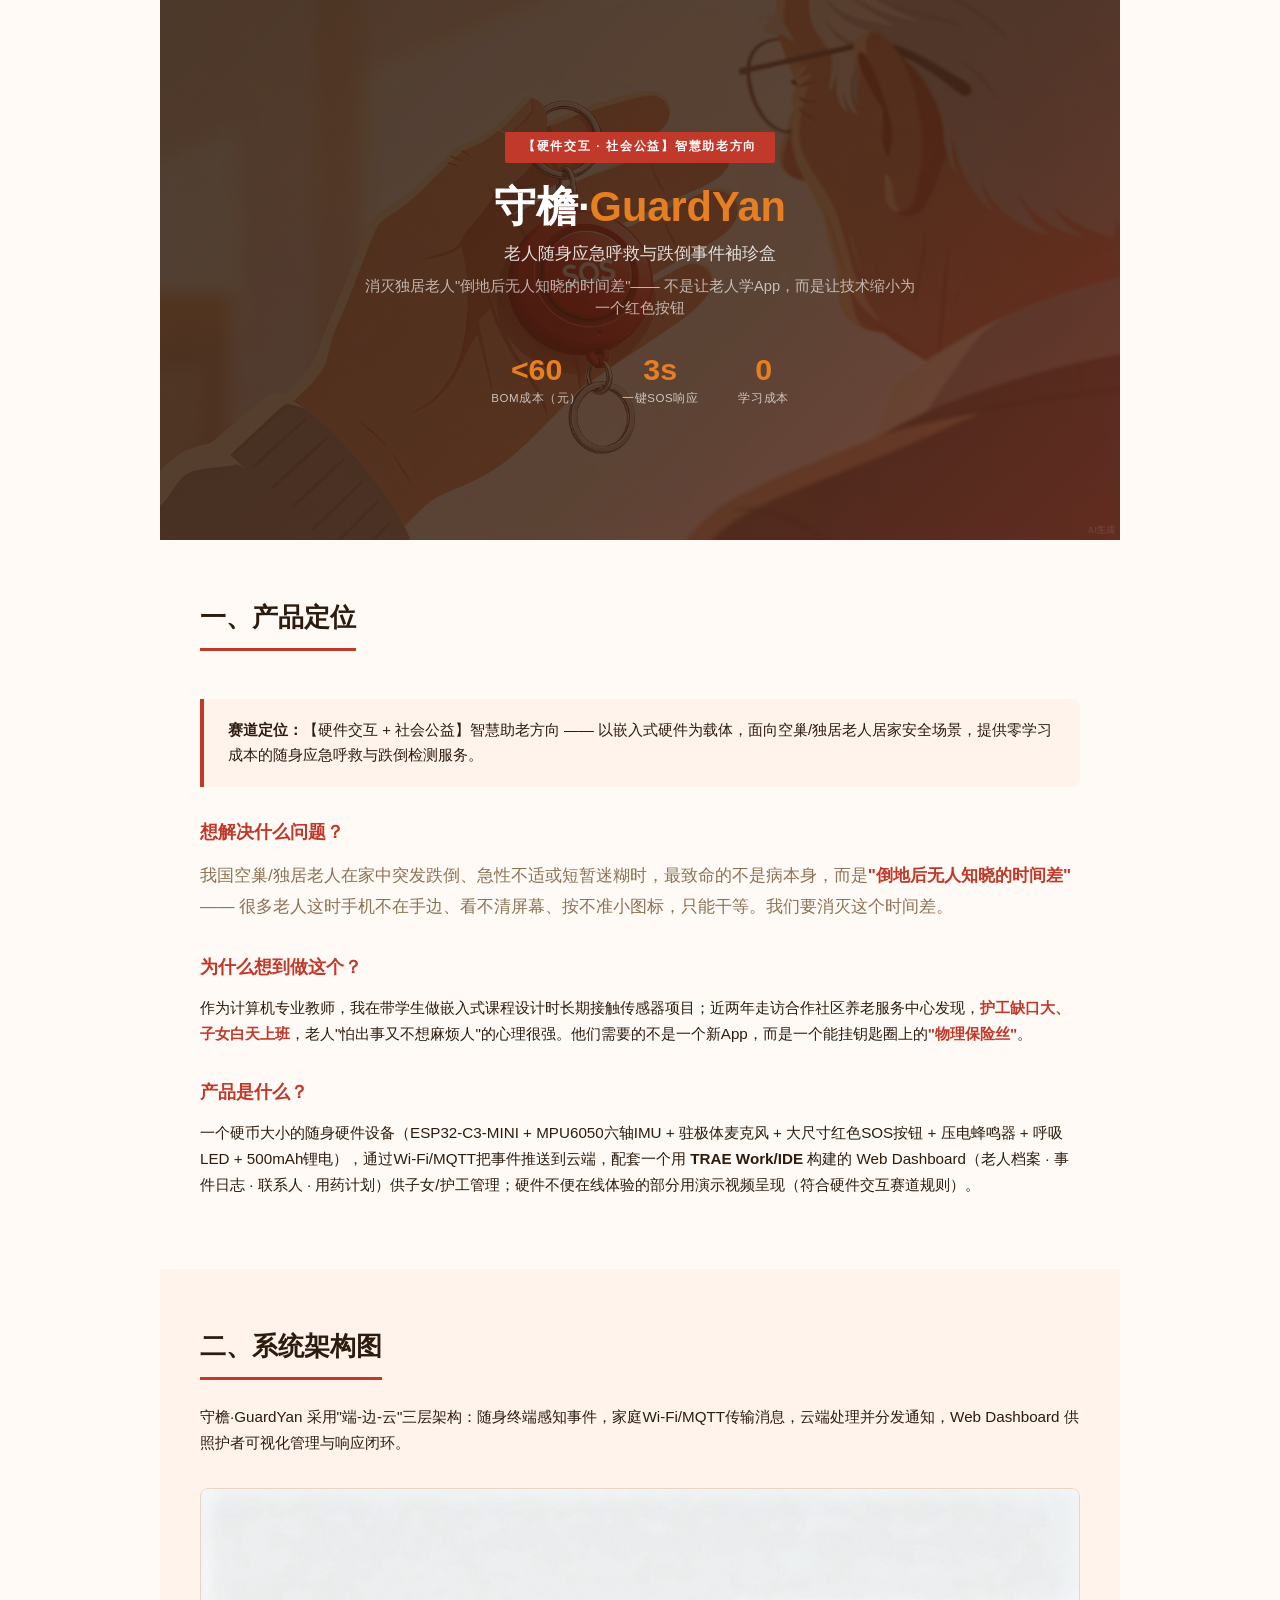
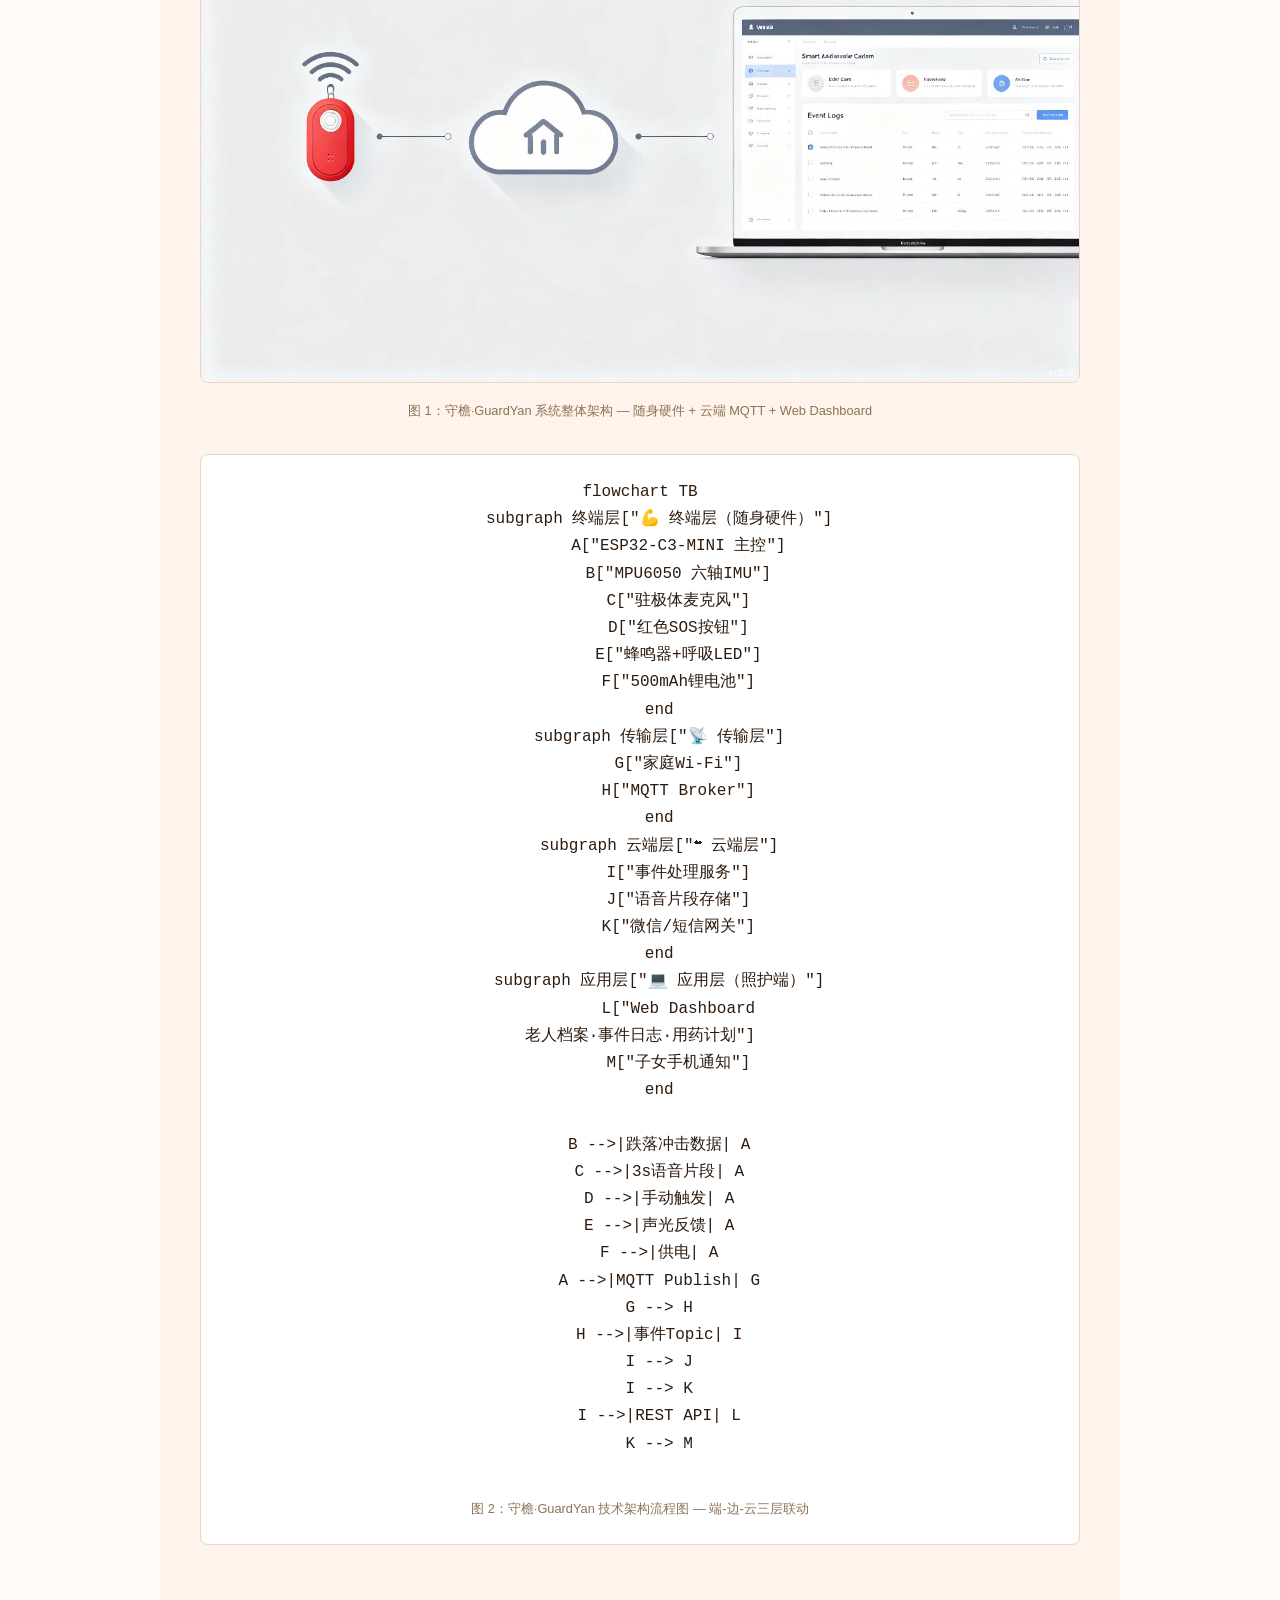
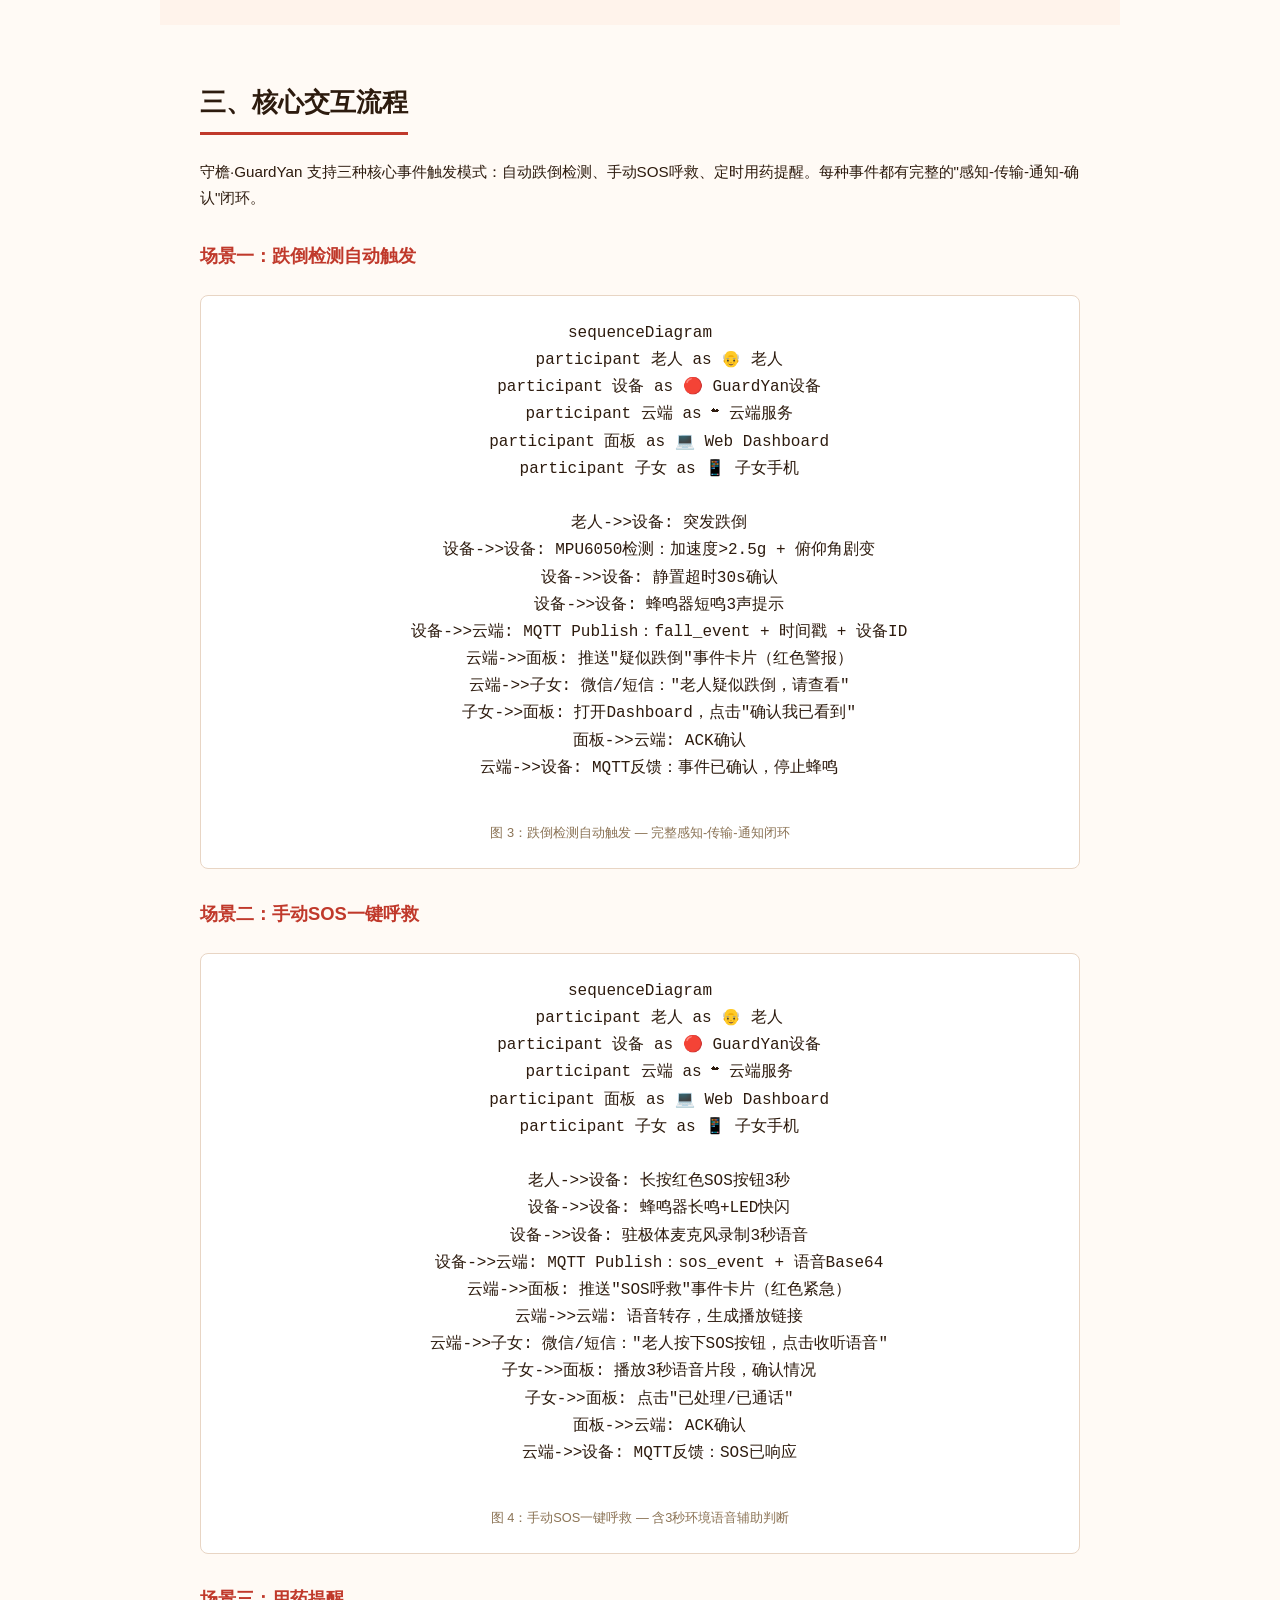
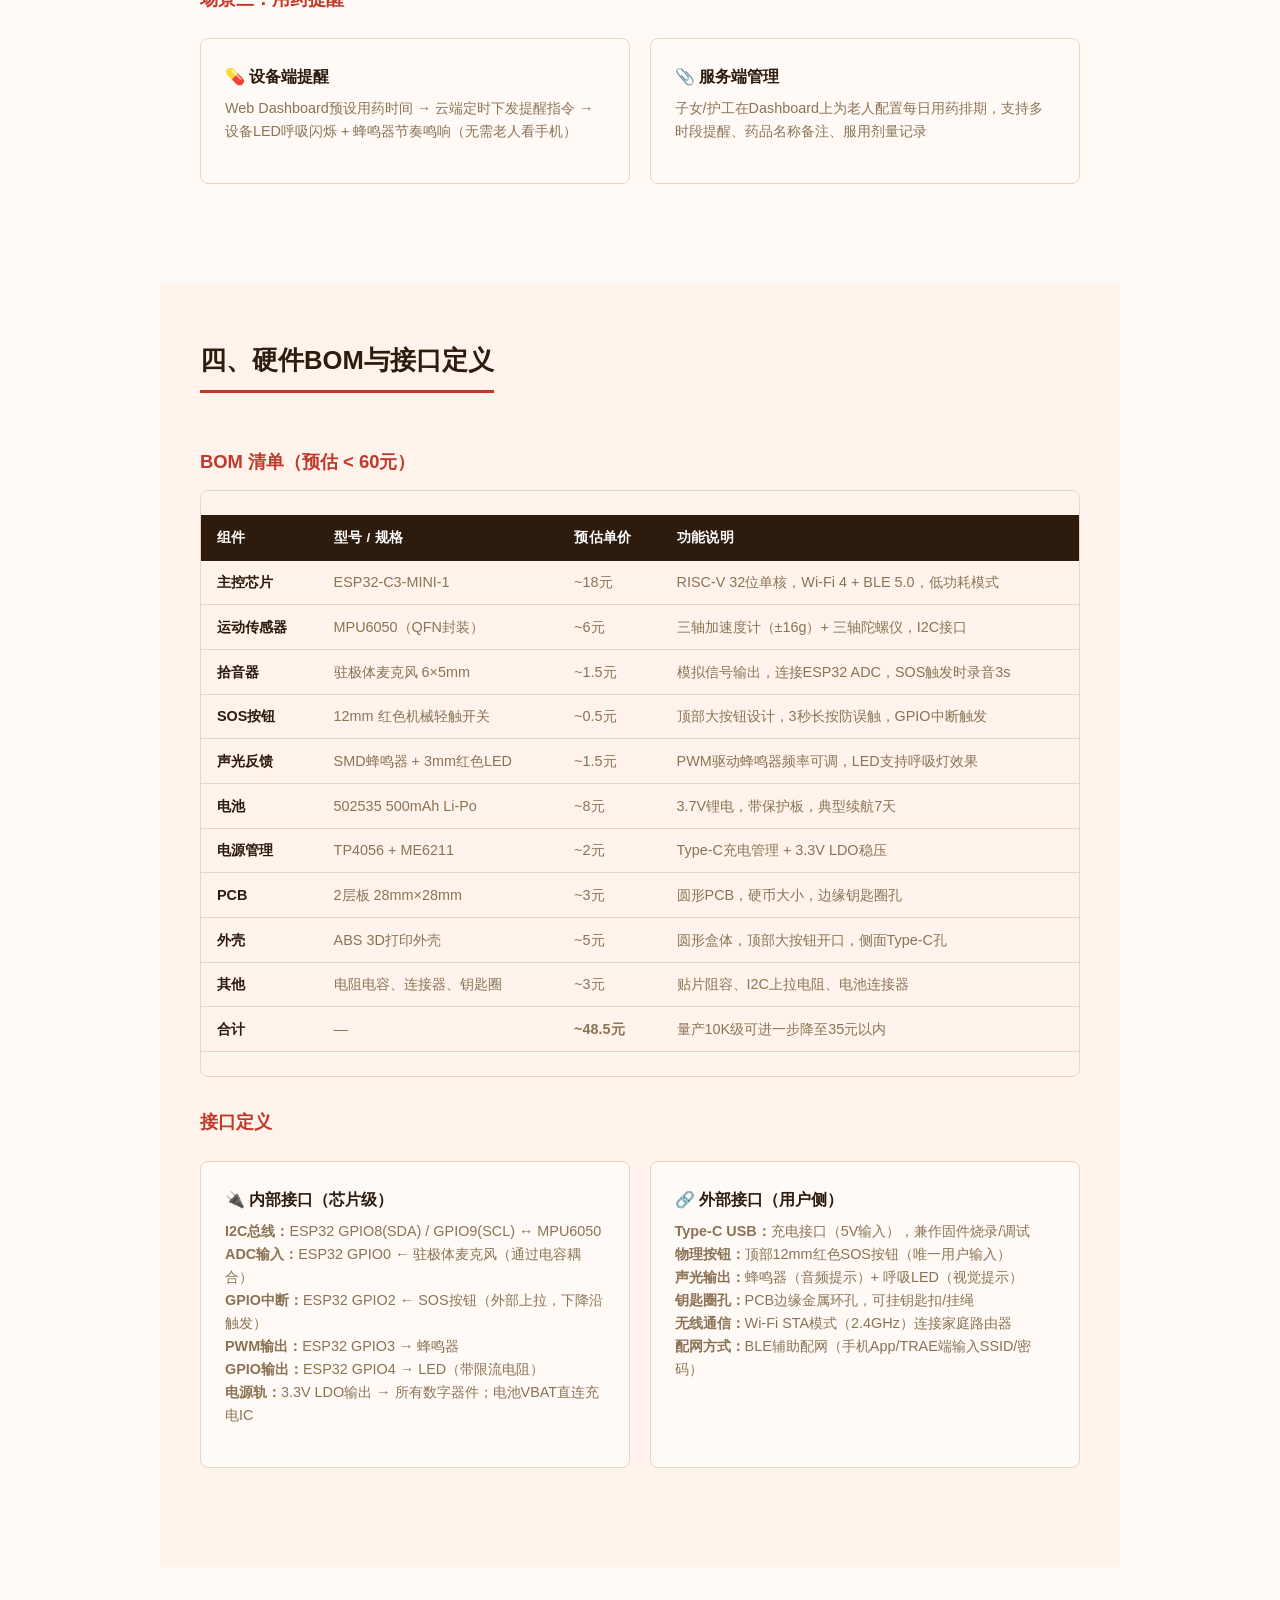
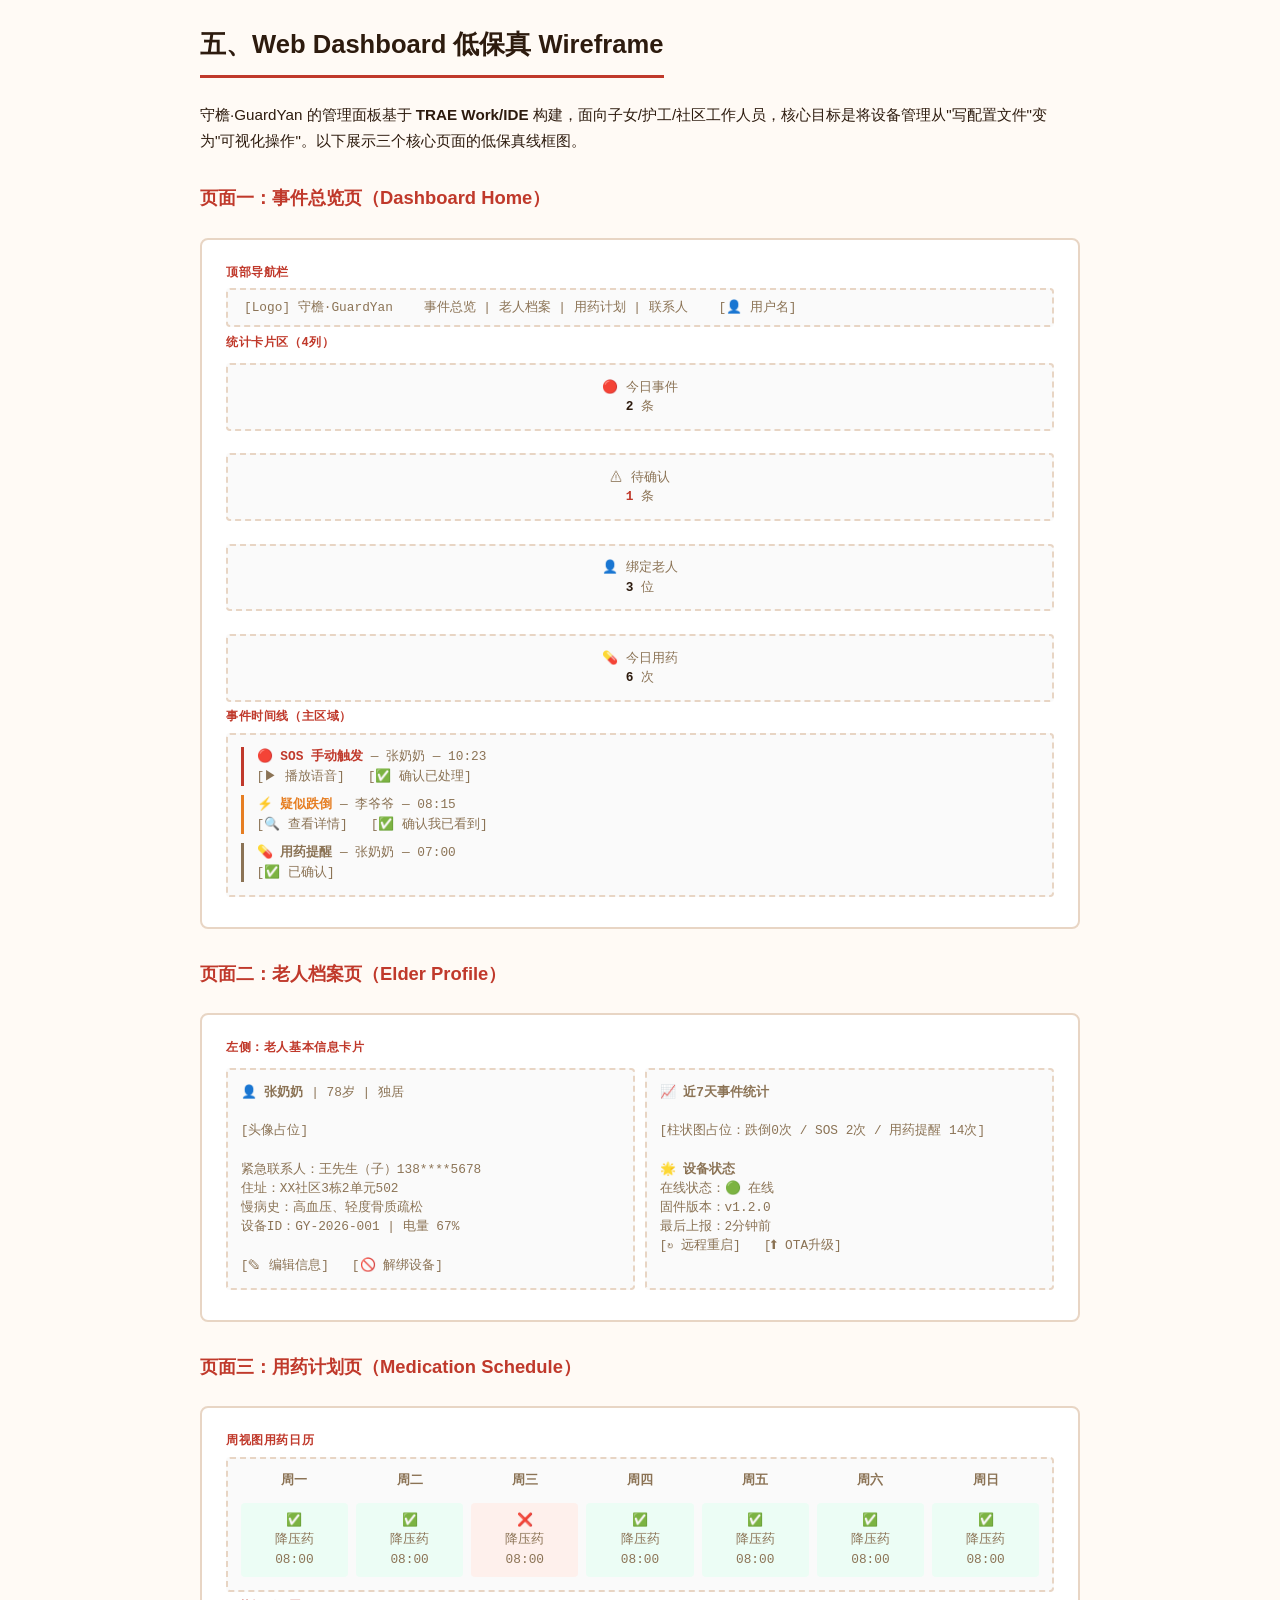
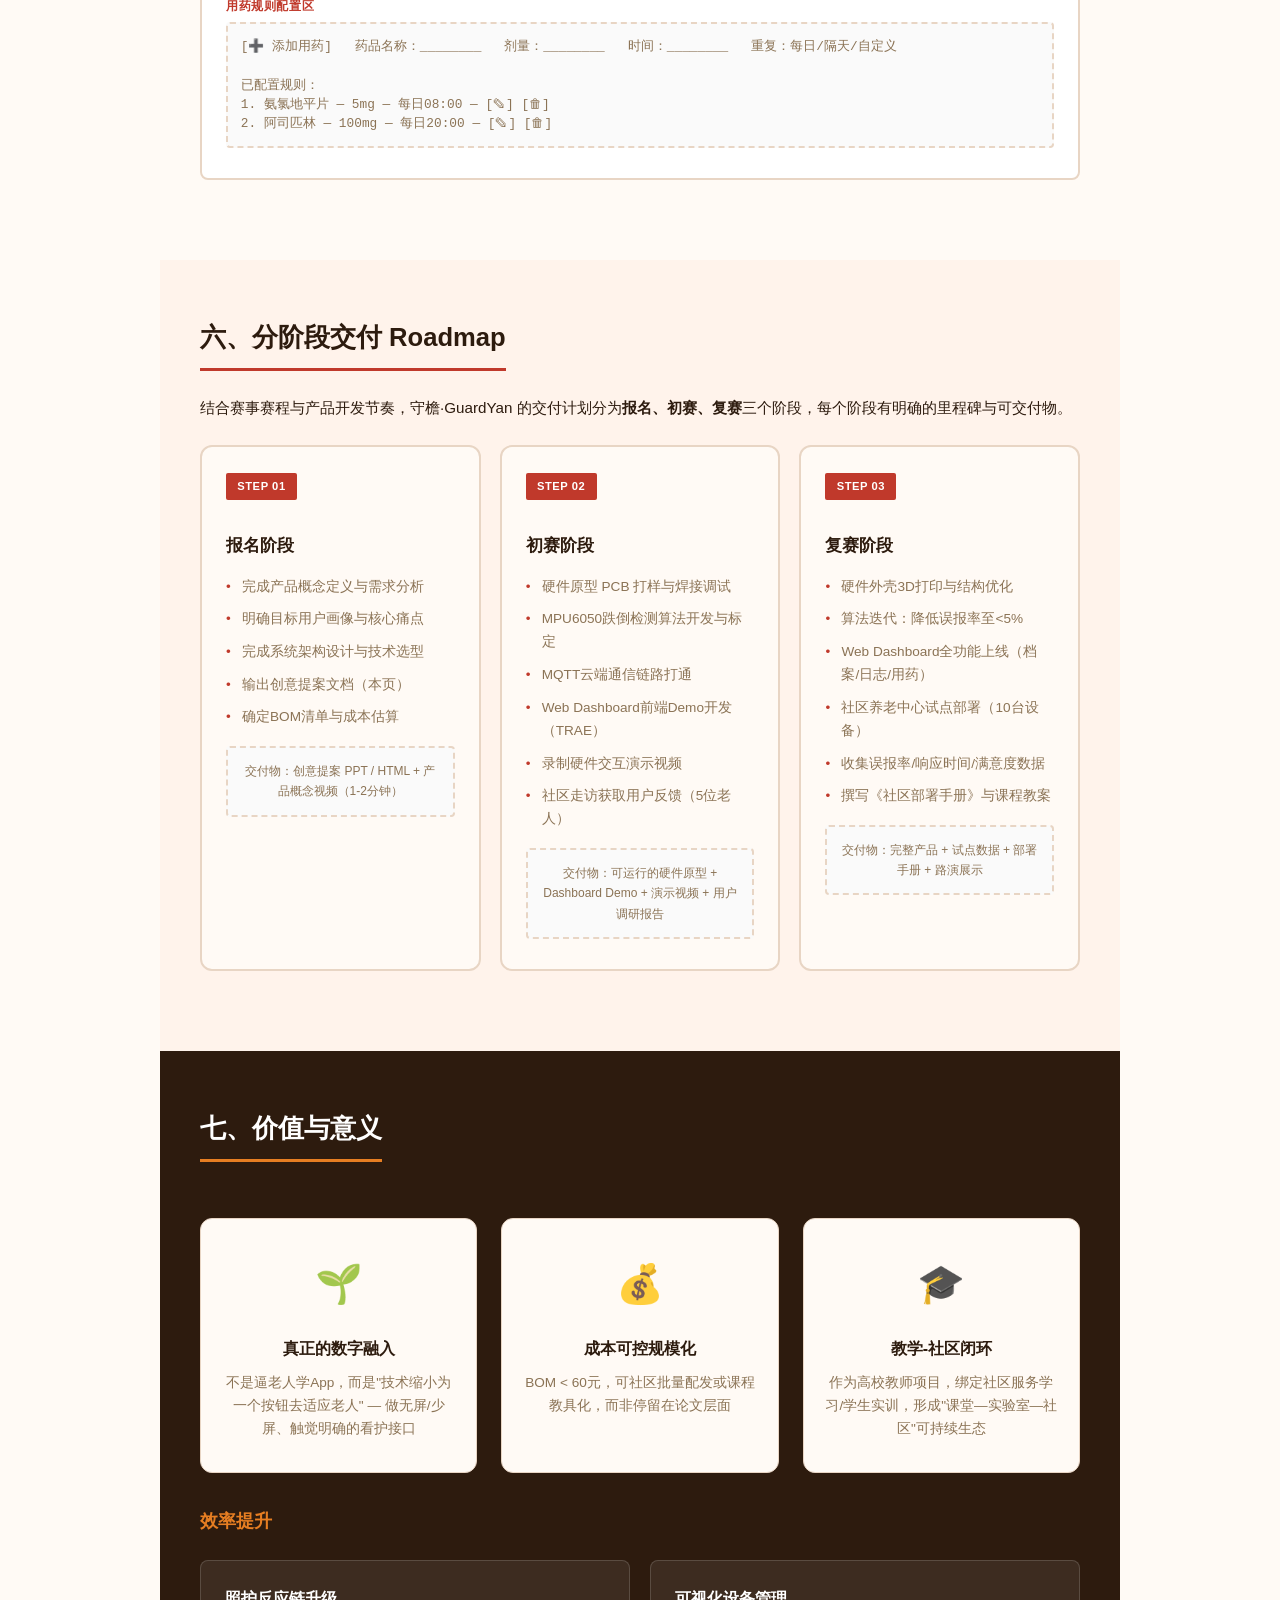
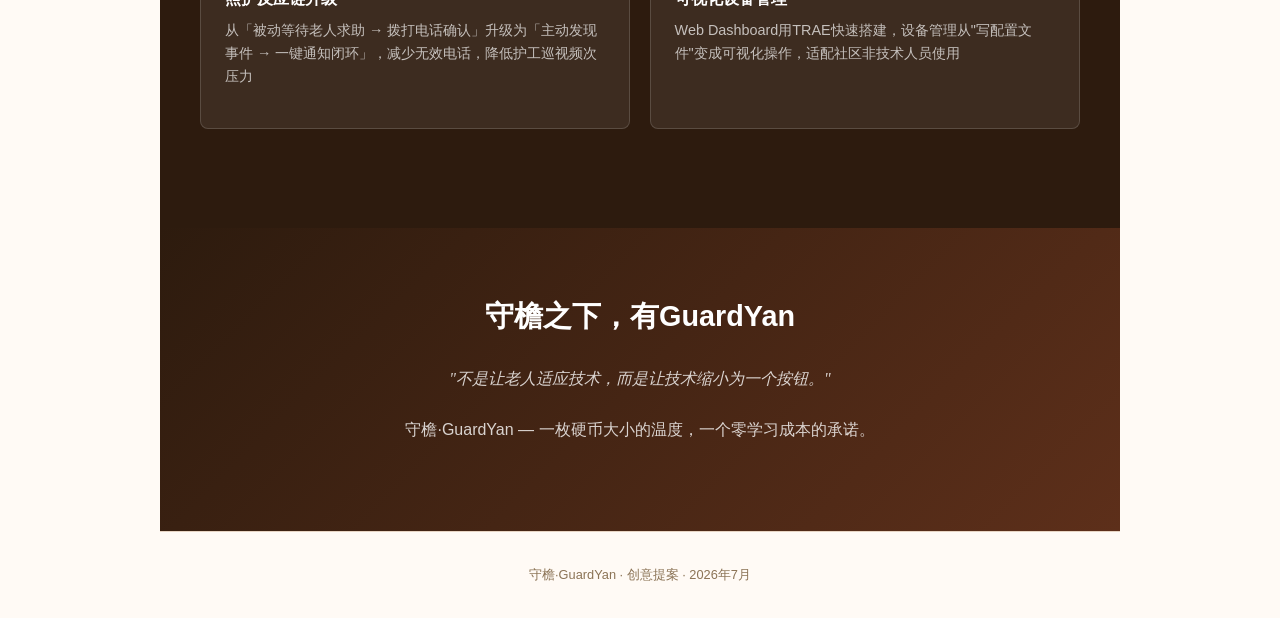
==== guard-yan-proposal.html @ e54ffafa "feat: 守檐·GuardYan 初赛Demo - Web Dashboard + ESP32固件" ====
<!-- Generated by Trae Work -->
<!DOCTYPE html>
<html lang="zh-CN">
<head>
  <meta charset="UTF-8">
  <meta name="viewport" content="width=device-width, initial-scale=1.0">
  <title>守檐·GuardYan — 老人随身应急呼救与跌倒事件袖珍盒 创意提案</title>

  <style>
    :root {
      --bg: #FFFAF5;
      --bg2: #FFF3EB;
      --ink: #2D1B0E;
      --muted: #8B7355;
      --rule: #E8D5C4;
      --accent: #C0392B;
      --accent2: #E67E22;
      --font: 'WorkSans', 'Noto Sans SC', 'PingFang SC', 'Microsoft YaHei', sans-serif;
      --font-serif: 'InstrumentSerif', 'Noto Serif SC', 'SimSun', serif;
      --font-mono: 'GeistMono', 'Consolas', monospace;
      --max: 960px;
    }

    *, *::before, *::after { box-sizing: border-box; margin: 0; padding: 0; }
    html { font-size: 16px; scroll-behavior: smooth; }
    body {
      font-family: var(--font);
      color: var(--ink);
      background: var(--bg);
      line-height: 1.7;
      padding: 0;
    }
    article.page { max-width: var(--max); margin: 0 auto; }

    /* === Hero === */
    .hero {
      position: relative;
      width: 100%;
      min-height: 540px;
      overflow: hidden;
      display: flex;
      align-items: center;
      justify-content: center;
      background: linear-gradient(135deg, #2D1B0E 0%, #5D2F1A 60%, #C0392B 100%);
    }
    .hero-overlay {
      position: absolute;
      inset: 0;
      background: rgba(45, 27, 14, 0.55);
      z-index: 1;
    }
    .hero img {
      position: absolute;
      inset: 0;
      width: 100%;
      height: 100%;
      object-fit: cover;
      opacity: 0.35;
    }
    .hero-content {
      position: relative;
      z-index: 2;
      text-align: center;
      padding: 3rem 2rem;
      max-width: 760px;
    }
    .hero-badge {
      display: inline-block;
      background: var(--accent);
      color: #fff;
      font-size: 0.72rem;
      font-weight: 700;
      letter-spacing: 0.15em;
      text-transform: uppercase;
      padding: 0.35rem 1.1rem;
      border-radius: 2px;
      margin-bottom: 1.2rem;
    }
    .hero h1 {
      font-family: var(--font);
      font-size: 2.6rem;
      font-weight: 700;
      color: #FFFFFF;
      line-height: 1.2;
      margin-bottom: 0.6rem;
    }
    .hero h1 span { color: var(--accent2); }
    .hero-tagline {
      font-size: 1.05rem;
      color: rgba(255,255,255,0.85);
      line-height: 1.6;
      max-width: 600px;
      margin: 0 auto 0.4rem;
    }
    .hero-sub {
      font-size: 0.92rem;
      color: rgba(255,255,255,0.65);
      line-height: 1.5;
      max-width: 560px;
      margin: 0 auto;
    }
    .hero-stats {
      display: flex;
      justify-content: center;
      gap: 2.5rem;
      margin-top: 2.2rem;
    }
    .hero-stat { text-align: center; }
    .hero-stat-num {
      font-size: 1.9rem;
      font-weight: 700;
      color: var(--accent2);
      line-height: 1;
    }
    .hero-stat-label {
      font-size: 0.72rem;
      color: rgba(255,255,255,0.7);
      letter-spacing: 0.05em;
      margin-top: 0.3rem;
    }

    /* === Section layout === */
    .section { padding: 3.5rem 2.5rem; }
    .section-dark {
      background: var(--ink);
      color: rgba(255,255,255,0.9);
    }
    .section-warm { background: var(--bg2); }

    h2 {
      font-size: 1.6rem;
      font-weight: 700;
      color: var(--ink);
      margin-bottom: 1.5rem;
      padding-bottom: 0.5rem;
      border-bottom: 3px solid var(--accent);
      display: inline-block;
    }
    .section-dark h2 { color: #fff; border-bottom-color: var(--accent2); }
    h3 {
      font-size: 1.15rem;
      font-weight: 700;
      color: var(--accent);
      margin: 1.8rem 0 0.8rem;
    }
    .section-dark h3 { color: var(--accent2); }
    h4 {
      font-size: 1rem;
      font-weight: 700;
      color: var(--ink);
      margin: 1.2rem 0 0.5rem;
    }
    .section-dark h4 { color: rgba(255,255,255,0.95); }

    p { margin-bottom: 1rem; color: var(--ink); font-size: 0.95rem; }
    .section-dark p { color: rgba(255,255,255,0.85); }
    mark.key { background: none; color: var(--accent); font-weight: 600; }
    .lead {
      font-size: 1.08rem;
      line-height: 1.8;
      color: var(--muted);
    }

    /* === Cards === */
    .card {
      background: var(--bg);
      border: 1px solid var(--rule);
      border-radius: 8px;
      padding: 1.5rem;
      margin-bottom: 1.2rem;
      transition: box-shadow 0.2s;
    }
    .card:hover { box-shadow: 0 4px 16px rgba(45, 27, 14, 0.08); }
    .card-title {
      font-weight: 700;
      font-size: 1rem;
      color: var(--ink);
      margin-bottom: 0.4rem;
    }
    .card-desc {
      font-size: 0.9rem;
      color: var(--muted);
      line-height: 1.6;
    }
    .card-icon {
      display: inline-flex;
      align-items: center;
      justify-content: center;
      width: 36px;
      height: 36px;
      background: var(--bg2);
      border-radius: 50%;
      margin-right: 0.6rem;
      font-size: 1.1rem;
      flex-shrink: 0;
    }

    /* === Grid layouts === */
    .grid-2 {
      display: grid;
      grid-template-columns: repeat(2, 1fr);
      gap: 1.2rem;
      margin: 1.5rem 0;
    }
    .grid-3 {
      display: grid;
      grid-template-columns: repeat(3, 1fr);
      gap: 1.2rem;
      margin: 1.5rem 0;
    }
    .grid-4 {
      display: grid;
      grid-template-columns: repeat(4, 1fr);
      gap: 1rem;
      margin: 1.5rem 0;
    }

    /* === Feature list === */
    .feature-list {
      list-style: none;
      padding: 0;
      margin: 1rem 0;
    }
    .feature-list li {
      display: flex;
      align-items: flex-start;
      padding: 0.6rem 0;
      border-bottom: 1px solid var(--rule);
      font-size: 0.93rem;
    }
    .feature-list li:last-child { border-bottom: none; }
    .feature-list .dot {
      width: 8px;
      height: 8px;
      background: var(--accent);
      border-radius: 50%;
      margin-right: 0.8rem;
      margin-top: 0.45rem;
      flex-shrink: 0;
    }

    /* === Scenario cards === */
    .scenario-row {
      display: grid;
      grid-template-columns: repeat(2, 1fr);
      gap: 1.2rem;
      margin: 1.5rem 0;
    }
    .scenario-card {
      background: var(--bg);
      border: 1px solid var(--rule);
      border-radius: 8px;
      padding: 1.2rem;
    }
    .scenario-card h4 { margin: 0 0 0.5rem; color: var(--accent); }
    .scenario-card p { font-size: 0.88rem; color: var(--muted); margin: 0; }

    /* === Comparison === */
    .comparison {
      display: grid;
      grid-template-columns: 1fr auto 1fr;
      gap: 0;
      margin: 1.5rem 0;
      border: 1px solid var(--rule);
      border-radius: 8px;
      overflow: hidden;
    }
    .comparison-col { padding: 1.5rem; }
    .comparison-col.before { background: #FEF0EC; }
    .comparison-col.after { background: #ECFDF5; }
    .comparison-divider { width: 3px; background: var(--rule); }
    .comparison h4 {
      font-size: 0.85rem;
      text-transform: uppercase;
      letter-spacing: 0.08em;
      margin-bottom: 1rem;
    }
    .comparison-col.before h4 { color: var(--accent); }
    .comparison-col.after h4 { color: #059669; }

    /* === Diagram / Figure === */
    .diagram { margin: 2rem 0; text-align: center; }
    .diagram img { max-width: 100%; height: auto; border: 1px solid var(--rule); border-radius: 8px; }
    .diagram figcaption { font-size: 0.8rem; color: var(--muted); margin-top: 0.6rem; }

    /* === Mermaid diagram wrapper === */
    .mermaid-wrap {
      background: #fff;
      border: 1px solid var(--rule);
      border-radius: 8px;
      padding: 1.5rem;
      margin: 1.5rem 0;
      overflow-x: auto;
    }
    .mermaid-wrap .mermaid { text-align: center; }
    .mermaid-wrap figcaption {
      font-size: 0.8rem;
      color: var(--muted);
      margin-top: 0.8rem;
      text-align: center;
    }

    /* === Spec table === */
    .spec-table {
      width: 100%;
      border-collapse: collapse;
      margin: 1.5rem 0;
      font-size: 0.9rem;
    }
    .spec-table thead th {
      background: var(--ink);
      color: #fff;
      padding: 0.7rem 1rem;
      text-align: left;
      font-weight: 600;
      font-size: 0.85rem;
      letter-spacing: 0.03em;
    }
    .spec-table tbody td {
      padding: 0.6rem 1rem;
      border-bottom: 1px solid var(--rule);
      vertical-align: top;
    }
    .spec-table tbody tr:nth-child(even) { background: var(--bg2); }
    .spec-table .component { font-weight: 600; color: var(--ink); white-space: nowrap; }
    .spec-table .detail { color: var(--muted); }

    .table-wrap {
      overflow-x: auto;
      overflow-y: auto;
      max-height: 600px;
      border: 1px solid var(--rule);
      border-radius: 8px;
    }
    @media (max-width: 768px) {
      .table-wrap table { min-width: 480px; }
    }

    /* === Wireframe === */
    .wireframe {
      background: #fff;
      border: 2px solid var(--rule);
      border-radius: 8px;
      padding: 1.5rem;
      margin: 1.5rem 0;
      font-family: var(--font-mono);
      font-size: 0.85rem;
      line-height: 1.5;
      color: var(--muted);
    }
    .wireframe-box {
      border: 2px dashed var(--rule);
      background: #FAFAFA;
      border-radius: 4px;
      padding: 0.8rem;
      margin: 0.4rem 0;
      text-align: center;
      color: var(--muted);
      font-size: 0.8rem;
    }
    .wireframe-grid {
      display: grid;
      gap: 0.6rem;
    }
    .wireframe-grid.cols-3 { grid-template-columns: repeat(3, 1fr); }
    .wireframe-grid.cols-2 { grid-template-columns: repeat(2, 1fr); }
    .wireframe-label {
      font-size: 0.75rem;
      color: var(--accent);
      font-weight: 700;
      margin-bottom: 0.3rem;
      text-transform: uppercase;
      letter-spacing: 0.05em;
    }

    /* === Value banner === */
    .value-banner {
      display: grid;
      grid-template-columns: repeat(3, 1fr);
      gap: 1.5rem;
      margin: 2rem 0;
    }
    .value-item {
      text-align: center;
      padding: 2rem 1.2rem;
      background: var(--bg);
      border-radius: 12px;
      border: 1px solid var(--rule);
    }
    .value-icon { font-size: 2.4rem; margin-bottom: 0.8rem; }
    .value-item h4 { font-size: 1rem; color: var(--ink); margin-bottom: 0.5rem; }
    .value-item p { font-size: 0.85rem; color: var(--muted); margin: 0; }

    /* === Roadmap === */
    .roadmap {
      display: grid;
      grid-template-columns: repeat(3, 1fr);
      gap: 1.2rem;
      margin: 1.5rem 0;
    }
    .roadmap-stage {
      background: var(--bg);
      border: 2px solid var(--rule);
      border-radius: 12px;
      padding: 1.5rem;
      position: relative;
      transition: border-color 0.2s;
    }
    .roadmap-stage:hover { border-color: var(--accent); }
    .roadmap-stage .stage-badge {
      display: inline-block;
      background: var(--accent);
      color: #fff;
      font-size: 0.7rem;
      font-weight: 700;
      padding: 0.25rem 0.7rem;
      border-radius: 2px;
      margin-bottom: 0.8rem;
      letter-spacing: 0.05em;
    }
    .roadmap-stage h4 {
      font-size: 1.05rem;
      color: var(--ink);
      margin-bottom: 0.6rem;
    }
    .roadmap-stage ul {
      list-style: none;
      padding: 0;
    }
    .roadmap-stage li {
      font-size: 0.85rem;
      color: var(--muted);
      padding: 0.3rem 0;
      padding-left: 1rem;
      position: relative;
    }
    .roadmap-stage li::before {
      content: '\2022';
      position: absolute;
      left: 0;
      color: var(--accent);
    }

    /* === Closing === */
    .closing {
      text-align: center;
      padding: 4rem 2rem;
      background: linear-gradient(135deg, #2D1B0E, #5D2F1A);
      color: #fff;
    }
    .closing h2 {
      color: #fff;
      border-bottom: none;
      font-size: 1.8rem;
      margin-bottom: 1rem;
    }
    .closing p { color: rgba(255,255,255,0.8); max-width: 560px; margin: 0 auto 1.5rem; font-size: 1rem; }
    .closing-tagline {
      font-family: var(--font-serif);
      font-size: 1.5rem;
      color: var(--accent2);
      font-style: italic;
      margin-bottom: 1.5rem;
    }

    /* === Footer === */
    footer {
      text-align: center;
      padding: 2rem;
      background: var(--bg);
      border-top: 1px solid var(--rule);
    }
    footer p { font-size: 0.8rem; color: var(--muted); margin: 0; }

    /* === Callout === */
    .callout {
      background: var(--bg2);
      border-left: 4px solid var(--accent);
      padding: 1.2rem 1.5rem;
      border-radius: 0 8px 8px 0;
      margin: 1.5rem 0;
    }
    .callout p { margin: 0; font-size: 0.93rem; }

    /* === Responsive === */
    @media (max-width: 768px) {
      .hero h1 { font-size: 1.9rem; }
      .hero-stats { gap: 1.5rem; }
      .hero-stat-num { font-size: 1.4rem; }
      .section { padding: 2.5rem 1.2rem; }
      .grid-2, .scenario-row, .roadmap { grid-template-columns: 1fr; }
      .grid-3 { grid-template-columns: 1fr 1fr; }
      .grid-4 { grid-template-columns: 1fr 1fr; }
      .value-banner { grid-template-columns: 1fr; }
      .comparison { grid-template-columns: 1fr; }
      .comparison-divider { display: none; }
    }
    @media (max-width: 480px) {
      .grid-3, .grid-4 { grid-template-columns: 1fr; }
      .hero { min-height: 400px; }
    }

    @media print {
      .hero { min-height: auto; padding: 2rem; }
      .hero img { display: none; }
      .section-dark { background: #333; }
      .closing { background: #333; }
    }
  </style>
</head>
<body>
  <article class="page">

    <!-- ========== HERO ========== -->
    <header class="hero">
      <img src="assets/hero_1280x720.jpg" alt="守檐·GuardYan 产品概念图">
      <div class="hero-overlay"></div>
      <div class="hero-content">
        <div class="hero-badge">【硬件交互 · 社会公益】智慧助老方向</div>
        <h1>守檐·<span>GuardYan</span></h1>
        <p class="hero-tagline">老人随身应急呼救与跌倒事件袖珍盒</p>
        <p class="hero-sub">消灭独居老人"倒地后无人知晓的时间差"—— 不是让老人学App，而是让技术缩小为一个红色按钮</p>
        <div class="hero-stats">
          <div class="hero-stat">
            <div class="hero-stat-num">&lt;60</div>
            <div class="hero-stat-label">BOM成本（元）</div>
          </div>
          <div class="hero-stat">
            <div class="hero-stat-num">3s</div>
            <div class="hero-stat-label">一键SOS响应</div>
          </div>
          <div class="hero-stat">
            <div class="hero-stat-num">0</div>
            <div class="hero-stat-label">学习成本</div>
          </div>
        </div>
      </div>
    </header>

    <!-- ========== 一、产品定位 ========== -->
    <section class="section">
      <h2>一、产品定位</h2>

      <div class="callout">
        <p><strong>赛道定位：</strong>【硬件交互 + 社会公益】智慧助老方向 —— 以嵌入式硬件为载体，面向空巢/独居老人居家安全场景，提供零学习成本的随身应急呼救与跌倒检测服务。</p>
      </div>

      <h3>想解决什么问题？</h3>
      <p class="lead">我国空巢/独居老人在家中突发跌倒、急性不适或短暂迷糊时，最致命的不是病本身，而是<mark class="key">"倒地后无人知晓的时间差"</mark> —— 很多老人这时手机不在手边、看不清屏幕、按不准小图标，只能干等。我们要消灭这个时间差。</p>

      <h3>为什么想到做这个？</h3>
      <p>作为计算机专业教师，我在带学生做嵌入式课程设计时长期接触传感器项目；近两年走访合作社区养老服务中心发现，<mark class="key">护工缺口大、子女白天上班</mark>，老人"怕出事又不想麻烦人"的心理很强。他们需要的不是一个新App，而是一个能挂钥匙圈上的<mark class="key">"物理保险丝"</mark>。</p>

      <h3>产品是什么？</h3>
      <p>一个硬币大小的随身硬件设备（ESP32-C3-MINI + MPU6050六轴IMU + 驻极体麦克风 + 大尺寸红色SOS按钮 + 压电蜂鸣器 + 呼吸LED + 500mAh锂电），通过Wi-Fi/MQTT把事件推送到云端，配套一个用 <strong>TRAE Work/IDE</strong> 构建的 Web Dashboard（老人档案 · 事件日志 · 联系人 · 用药计划）供子女/护工管理；硬件不便在线体验的部分用演示视频呈现（符合硬件交互赛道规则）。</p>
    </section>

    <!-- ========== 二、系统架构图 ========== -->
    <section class="section section-warm">
      <h2>二、系统架构图</h2>
      <p>守檐·GuardYan 采用"端-边-云"三层架构：随身终端感知事件，家庭Wi-Fi/MQTT传输消息，云端处理并分发通知，Web Dashboard 供照护者可视化管理与响应闭环。</p>

      <figure class="diagram">
        <img src="assets/architecture_1024x576.jpg" alt="系统架构概念图">
        <figcaption>图 1：守檐·GuardYan 系统整体架构 — 随身硬件 + 云端 MQTT + Web Dashboard</figcaption>
      </figure>

      <figure class="mermaid-wrap">
        <pre class="mermaid">
flowchart TB
    subgraph 终端层["&#128170; 终端层（随身硬件）"]
        A["ESP32-C3-MINI 主控"]
        B["MPU6050 六轴IMU"]
        C["驻极体麦克风"]
        D["红色SOS按钮"]
        E["蜂鸣器+呼吸LED"]
        F["500mAh锂电池"]
    end
    subgraph 传输层["&#128225; 传输层"]
        G["家庭Wi-Fi"]
        H["MQTT Broker"]
    end
    subgraph 云端层["&#9729; 云端层"]
        I["事件处理服务"]
        J["语音片段存储"]
        K["微信/短信网关"]
    end
    subgraph 应用层["&#128187; 应用层（照护端）"]
        L["Web Dashboard<br/>老人档案·事件日志·用药计划"]
        M["子女手机通知"]
    end

    B -->|跌落冲击数据| A
    C -->|3s语音片段| A
    D -->|手动触发| A
    E -->|声光反馈| A
    F -->|供电| A
    A -->|MQTT Publish| G
    G --> H
    H -->|事件Topic| I
    I --> J
    I --> K
    I -->|REST API| L
    K --> M
        </pre>
        <figcaption>图 2：守檐·GuardYan 技术架构流程图 — 端-边-云三层联动</figcaption>
      </figure>
    </section>

    <!-- ========== 三、核心交互流程 ========== -->
    <section class="section">
      <h2>三、核心交互流程</h2>
      <p>守檐·GuardYan 支持三种核心事件触发模式：自动跌倒检测、手动SOS呼救、定时用药提醒。每种事件都有完整的"感知-传输-通知-确认"闭环。</p>

      <h3>场景一：跌倒检测自动触发</h3>
      <figure class="mermaid-wrap">
        <pre class="mermaid">
sequenceDiagram
    participant 老人 as &#128116; 老人
    participant 设备 as &#128308; GuardYan设备
    participant 云端 as &#9729; 云端服务
    participant 面板 as &#128187; Web Dashboard
    participant 子女 as &#128241; 子女手机

    老人->>设备: 突发跌倒
    设备->>设备: MPU6050检测：加速度>2.5g + 俯仰角剧变
    设备->>设备: 静置超时30s确认
    设备->>设备: 蜂鸣器短鸣3声提示
    设备->>云端: MQTT Publish：fall_event + 时间戳 + 设备ID
    云端->>面板: 推送"疑似跌倒"事件卡片（红色警报）
    云端->>子女: 微信/短信："老人疑似跌倒，请查看"
    子女->>面板: 打开Dashboard，点击"确认我已看到"
    面板->>云端: ACK确认
    云端->>设备: MQTT反馈：事件已确认，停止蜂鸣
        </pre>
        <figcaption>图 3：跌倒检测自动触发 — 完整感知-传输-通知闭环</figcaption>
      </figure>

      <h3>场景二：手动SOS一键呼救</h3>
      <figure class="mermaid-wrap">
        <pre class="mermaid">
sequenceDiagram
    participant 老人 as &#128116; 老人
    participant 设备 as &#128308; GuardYan设备
    participant 云端 as &#9729; 云端服务
    participant 面板 as &#128187; Web Dashboard
    participant 子女 as &#128241; 子女手机

    老人->>设备: 长按红色SOS按钮3秒
    设备->>设备: 蜂鸣器长鸣+LED快闪
    设备->>设备: 驻极体麦克风录制3秒语音
    设备->>云端: MQTT Publish：sos_event + 语音Base64
    云端->>面板: 推送"SOS呼救"事件卡片（红色紧急）
    云端->>云端: 语音转存，生成播放链接
    云端->>子女: 微信/短信："老人按下SOS按钮，点击收听语音"
    子女->>面板: 播放3秒语音片段，确认情况
    子女->>面板: 点击"已处理/已通话"
    面板->>云端: ACK确认
    云端->>设备: MQTT反馈：SOS已响应
        </pre>
        <figcaption>图 4：手动SOS一键呼救 — 含3秒环境语音辅助判断</figcaption>
      </figure>

      <h3>场景三：用药提醒</h3>
      <div class="grid-2">
        <div class="card">
          <div class="card-title">&#128138; 设备端提醒</div>
          <p class="card-desc">
            Web Dashboard预设用药时间 &rarr; 云端定时下发提醒指令 &rarr; 设备LED呼吸闪烁 + 蜂鸣器节奏鸣响（无需老人看手机）
          </p>
        </div>
        <div class="card">
          <div class="card-title">&#128206; 服务端管理</div>
          <p class="card-desc">
            子女/护工在Dashboard上为老人配置每日用药排期，支持多时段提醒、药品名称备注、服用剂量记录
          </p>
        </div>
      </div>
    </section>

    <!-- ========== 四、硬件BOM与接口定义 ========== -->
    <section class="section section-warm">
      <h2>四、硬件BOM与接口定义</h2>

      <h3>BOM 清单（预估 &lt; 60元）</h3>
      <div class="table-wrap">
        <table class="spec-table">
          <thead>
            <tr>
              <th>组件</th>
              <th>型号 / 规格</th>
              <th>预估单价</th>
              <th>功能说明</th>
            </tr>
          </thead>
          <tbody>
            <tr>
              <td class="component">主控芯片</td>
              <td class="detail">ESP32-C3-MINI-1</td>
              <td class="detail">~18元</td>
              <td class="detail">RISC-V 32位单核，Wi-Fi 4 + BLE 5.0，低功耗模式</td>
            </tr>
            <tr>
              <td class="component">运动传感器</td>
              <td class="detail">MPU6050（QFN封装）</td>
              <td class="detail">~6元</td>
              <td class="detail">三轴加速度计（±16g）+ 三轴陀螺仪，I2C接口</td>
            </tr>
            <tr>
              <td class="component">拾音器</td>
              <td class="detail">驻极体麦克风 6×5mm</td>
              <td class="detail">~1.5元</td>
              <td class="detail">模拟信号输出，连接ESP32 ADC，SOS触发时录音3s</td>
            </tr>
            <tr>
              <td class="component">SOS按钮</td>
              <td class="detail">12mm 红色机械轻触开关</td>
              <td class="detail">~0.5元</td>
              <td class="detail">顶部大按钮设计，3秒长按防误触，GPIO中断触发</td>
            </tr>
            <tr>
              <td class="component">声光反馈</td>
              <td class="detail">SMD蜂鸣器 + 3mm红色LED</td>
              <td class="detail">~1.5元</td>
              <td class="detail">PWM驱动蜂鸣器频率可调，LED支持呼吸灯效果</td>
            </tr>
            <tr>
              <td class="component">电池</td>
              <td class="detail">502535 500mAh Li-Po</td>
              <td class="detail">~8元</td>
              <td class="detail">3.7V锂电，带保护板，典型续航7天</td>
            </tr>
            <tr>
              <td class="component">电源管理</td>
              <td class="detail">TP4056 + ME6211</td>
              <td class="detail">~2元</td>
              <td class="detail">Type-C充电管理 + 3.3V LDO稳压</td>
            </tr>
            <tr>
              <td class="component">PCB</td>
              <td class="detail">2层板 28mm×28mm</td>
              <td class="detail">~3元</td>
              <td class="detail">圆形PCB，硬币大小，边缘钥匙圈孔</td>
            </tr>
            <tr>
              <td class="component">外壳</td>
              <td class="detail">ABS 3D打印外壳</td>
              <td class="detail">~5元</td>
              <td class="detail">圆形盒体，顶部大按钮开口，侧面Type-C孔</td>
            </tr>
            <tr>
              <td class="component">其他</td>
              <td class="detail">电阻电容、连接器、钥匙圈</td>
              <td class="detail">~3元</td>
              <td class="detail">贴片阻容、I2C上拉电阻、电池连接器</td>
            </tr>
            <tr>
              <td class="component"><strong>合计</strong></td>
              <td class="detail">—</td>
              <td class="detail"><strong>~48.5元</strong></td>
              <td class="detail">量产10K级可进一步降至35元以内</td>
            </tr>
          </tbody>
        </table>
      </div>

      <h3>接口定义</h3>
      <div class="grid-2">
        <div class="card">
          <div class="card-title">&#128268; 内部接口（芯片级）</div>
          <p class="card-desc">
            <strong>I2C总线：</strong>ESP32 GPIO8(SDA) / GPIO9(SCL) &harr; MPU6050<br>
            <strong>ADC输入：</strong>ESP32 GPIO0 &larr; 驻极体麦克风（通过电容耦合）<br>
            <strong>GPIO中断：</strong>ESP32 GPIO2 &larr; SOS按钮（外部上拉，下降沿触发）<br>
            <strong>PWM输出：</strong>ESP32 GPIO3 &rarr; 蜂鸣器<br>
            <strong>GPIO输出：</strong>ESP32 GPIO4 &rarr; LED（带限流电阻）<br>
            <strong>电源轨：</strong>3.3V LDO输出 &rarr; 所有数字器件；电池VBAT直连充电IC
          </p>
        </div>
        <div class="card">
          <div class="card-title">&#128279; 外部接口（用户侧）</div>
          <p class="card-desc">
            <strong>Type-C USB：</strong>充电接口（5V输入），兼作固件烧录/调试<br>
            <strong>物理按钮：</strong>顶部12mm红色SOS按钮（唯一用户输入）<br>
            <strong>声光输出：</strong>蜂鸣器（音频提示）+ 呼吸LED（视觉提示）<br>
            <strong>钥匙圈孔：</strong>PCB边缘金属环孔，可挂钥匙扣/挂绳<br>
            <strong>无线通信：</strong>Wi-Fi STA模式（2.4GHz）连接家庭路由器<br>
            <strong>配网方式：</strong>BLE辅助配网（手机App/TRAE端输入SSID/密码）
          </p>
        </div>
      </div>
    </section>

    <!-- ========== 五、Web Dashboard 低保真 Wireframe ========== -->
    <section class="section">
      <h2>五、Web Dashboard 低保真 Wireframe</h2>
      <p>守檐·GuardYan 的管理面板基于 <strong>TRAE Work/IDE</strong> 构建，面向子女/护工/社区工作人员，核心目标是将设备管理从"写配置文件"变为"可视化操作"。以下展示三个核心页面的低保真线框图。</p>

      <h3>页面一：事件总览页（Dashboard Home）</h3>
      <div class="wireframe">
        <div class="wireframe-label">顶部导航栏</div>
        <div class="wireframe-box" style="text-align:left;padding:0.5rem 1rem;">
          [Logo] 守檐·GuardYan &nbsp;&nbsp; 事件总览 | 老人档案 | 用药计划 | 联系人 &nbsp;&nbsp; [&#128100; 用户名]
        </div>
        <div class="wireframe-label">统计卡片区（4列）</div>
        <div class="wireframe-grid cols-4">
          <div class="wireframe-box">&#128308; 今日事件<br><strong style="color:var(--ink);">2</strong> 条</div>
          <div class="wireframe-box">&#9888; 待确认<br><strong style="color:var(--accent);">1</strong> 条</div>
          <div class="wireframe-box">&#128100; 绑定老人<br><strong style="color:var(--ink);">3</strong> 位</div>
          <div class="wireframe-box">&#128138; 今日用药<br><strong style="color:var(--ink);">6</strong> 次</div>
        </div>
        <div class="wireframe-label">事件时间线（主区域）</div>
        <div class="wireframe-box" style="text-align:left;">
          <div style="border-left:3px solid var(--accent);padding-left:0.8rem;margin-bottom:0.6rem;">
            <strong style="color:var(--accent);">&#128308; SOS 手动触发</strong> — 张奶奶 — 10:23<br>
            [&#9654; 播放语音] &nbsp; [&#9989; 确认已处理]
          </div>
          <div style="border-left:3px solid var(--accent2);padding-left:0.8rem;margin-bottom:0.6rem;">
            <strong style="color:var(--accent2);">&#9889; 疑似跌倒</strong> — 李爷爷 — 08:15<br>
            [&#128269; 查看详情] &nbsp; [&#9989; 确认我已看到]
          </div>
          <div style="border-left:3px solid var(--muted);padding-left:0.8rem;">
            <strong style="color:var(--muted);">&#128138; 用药提醒</strong> — 张奶奶 — 07:00<br>
            [&#9989; 已确认]
          </div>
        </div>
      </div>

      <h3>页面二：老人档案页（Elder Profile）</h3>
      <div class="wireframe">
        <div class="wireframe-label">左侧：老人基本信息卡片</div>
        <div class="wireframe-grid cols-2">
          <div class="wireframe-box" style="text-align:left;">
            <strong>&#128100; 张奶奶</strong> | 78岁 | 独居<br><br>
            [头像占位]<br><br>
            紧急联系人：王先生（子）138****5678<br>
            住址：XX社区3栋2单元502<br>
            慢病史：高血压、轻度骨质疏松<br>
            设备ID：GY-2026-001 | 电量 67%<br><br>
            [&#9998; 编辑信息] &nbsp; [&#128683; 解绑设备]
          </div>
          <div class="wireframe-box" style="text-align:left;">
            <strong>&#128200; 近7天事件统计</strong><br><br>
            [柱状图占位：跌倒0次 / SOS 2次 / 用药提醒 14次]<br><br>
            <strong>&#127775; 设备状态</strong><br>
            在线状态：&#128994; 在线<br>
            固件版本：v1.2.0<br>
            最后上报：2分钟前<br>
            [&#8635; 远程重启] &nbsp; [&#11014; OTA升级]
          </div>
        </div>
      </div>

      <h3>页面三：用药计划页（Medication Schedule）</h3>
      <div class="wireframe">
        <div class="wireframe-label">周视图用药日历</div>
        <div class="wireframe-box" style="text-align:left;">
          <div style="display:flex;gap:0.5rem;margin-bottom:0.8rem;">
            <span style="flex:1;text-align:center;font-weight:700;">周一</span>
            <span style="flex:1;text-align:center;font-weight:700;">周二</span>
            <span style="flex:1;text-align:center;font-weight:700;">周三</span>
            <span style="flex:1;text-align:center;font-weight:700;">周四</span>
            <span style="flex:1;text-align:center;font-weight:700;">周五</span>
            <span style="flex:1;text-align:center;font-weight:700;">周六</span>
            <span style="flex:1;text-align:center;font-weight:700;">周日</span>
          </div>
          <div style="display:flex;gap:0.5rem;">
            <span style="flex:1;text-align:center;background:#ECFDF5;border-radius:4px;padding:0.5rem;">&#9989;<br>降压药<br>08:00</span>
            <span style="flex:1;text-align:center;background:#ECFDF5;border-radius:4px;padding:0.5rem;">&#9989;<br>降压药<br>08:00</span>
            <span style="flex:1;text-align:center;background:#FEF0EC;border-radius:4px;padding:0.5rem;">&#10060;<br>降压药<br>08:00</span>
            <span style="flex:1;text-align:center;background:#ECFDF5;border-radius:4px;padding:0.5rem;">&#9989;<br>降压药<br>08:00</span>
            <span style="flex:1;text-align:center;background:#ECFDF5;border-radius:4px;padding:0.5rem;">&#9989;<br>降压药<br>08:00</span>
            <span style="flex:1;text-align:center;background:#ECFDF5;border-radius:4px;padding:0.5rem;">&#9989;<br>降压药<br>08:00</span>
            <span style="flex:1;text-align:center;background:#ECFDF5;border-radius:4px;padding:0.5rem;">&#9989;<br>降压药<br>08:00</span>
          </div>
        </div>
        <div class="wireframe-label">用药规则配置区</div>
        <div class="wireframe-box" style="text-align:left;">
          [&#10133; 添加用药] &nbsp; 药品名称：________ &nbsp; 剂量：________ &nbsp; 时间：________ &nbsp; 重复：每日/隔天/自定义<br><br>
          已配置规则：<br>
          1. 氨氯地平片 — 5mg — 每日08:00 — [&#9998;] [&#128465;]<br>
          2. 阿司匹林 — 100mg — 每日20:00 — [&#9998;] [&#128465;]
        </div>
      </div>
    </section>

    <!-- ========== 六、分阶段交付 Roadmap ========== -->
    <section class="section section-warm">
      <h2>六、分阶段交付 Roadmap</h2>
      <p>结合赛事赛程与产品开发节奏，守檐·GuardYan 的交付计划分为<strong>报名、初赛、复赛</strong>三个阶段，每个阶段有明确的里程碑与可交付物。</p>

      <div class="roadmap">
        <div class="roadmap-stage">
          <div class="stage-badge">STEP 01</div>
          <h4>报名阶段</h4>
          <ul>
            <li>完成产品概念定义与需求分析</li>
            <li>明确目标用户画像与核心痛点</li>
            <li>完成系统架构设计与技术选型</li>
            <li>输出创意提案文档（本页）</li>
            <li>确定BOM清单与成本估算</li>
          </ul>
          <div class="wireframe-box" style="margin-top:0.8rem;font-size:0.75rem;">
            交付物：创意提案 PPT / HTML + 产品概念视频（1-2分钟）
          </div>
        </div>
        <div class="roadmap-stage">
          <div class="stage-badge">STEP 02</div>
          <h4>初赛阶段</h4>
          <ul>
            <li>硬件原型 PCB 打样与焊接调试</li>
            <li>MPU6050跌倒检测算法开发与标定</li>
            <li>MQTT云端通信链路打通</li>
            <li>Web Dashboard前端Demo开发（TRAE）</li>
            <li>录制硬件交互演示视频</li>
            <li>社区走访获取用户反馈（5位老人）</li>
          </ul>
          <div class="wireframe-box" style="margin-top:0.8rem;font-size:0.75rem;">
            交付物：可运行的硬件原型 + Dashboard Demo + 演示视频 + 用户调研报告
          </div>
        </div>
        <div class="roadmap-stage">
          <div class="stage-badge">STEP 03</div>
          <h4>复赛阶段</h4>
          <ul>
            <li>硬件外壳3D打印与结构优化</li>
            <li>算法迭代：降低误报率至&lt;5%</li>
            <li>Web Dashboard全功能上线（档案/日志/用药）</li>
            <li>社区养老中心试点部署（10台设备）</li>
            <li>收集误报率/响应时间/满意度数据</li>
            <li>撰写《社区部署手册》与课程教案</li>
          </ul>
          <div class="wireframe-box" style="margin-top:0.8rem;font-size:0.75rem;">
            交付物：完整产品 + 试点数据 + 部署手册 + 路演展示
          </div>
        </div>
      </div>
    </section>

    <!-- ========== 七、价值与意义 ========== -->
    <section class="section section-dark">
      <h2>七、价值与意义</h2>

      <div class="value-banner">
        <div class="value-item">
          <div class="value-icon">&#127793;</div>
          <h4>真正的数字融入</h4>
          <p>不是逼老人学App，而是"技术缩小为一个按钮去适应老人" — 做无屏/少屏、触觉明确的看护接口</p>
        </div>
        <div class="value-item">
          <div class="value-icon">&#128176;</div>
          <h4>成本可控规模化</h4>
          <p>BOM &lt; 60元，可社区批量配发或课程教具化，而非停留在论文层面</p>
        </div>
        <div class="value-item">
          <div class="value-icon">&#127891;</div>
          <h4>教学-社区闭环</h4>
          <p>作为高校教师项目，绑定社区服务学习/学生实训，形成"课堂—实验室—社区"可持续生态</p>
        </div>
      </div>

      <h3>效率提升</h3>
      <div class="grid-2">
        <div class="card" style="background:rgba(255,255,255,0.08);border-color:rgba(255,255,255,0.15);">
          <div class="card-title" style="color:#fff;">照护反应链升级</div>
          <p class="card-desc" style="color:rgba(255,255,255,0.7);">
            从「被动等待老人求助 &rarr; 拨打电话确认」升级为「主动发现事件 &rarr; 一键通知闭环」，减少无效电话，降低护工巡视频次压力
          </p>
        </div>
        <div class="card" style="background:rgba(255,255,255,0.08);border-color:rgba(255,255,255,0.15);">
          <div class="card-title" style="color:#fff;">可视化设备管理</div>
          <p class="card-desc" style="color:rgba(255,255,255,0.7);">
            Web Dashboard用TRAE快速搭建，设备管理从"写配置文件"变成可视化操作，适配社区非技术人员使用
          </p>
        </div>
      </div>
    </section>

    <!-- ========== CLOSING ========== -->
    <div class="closing">
      <h2>守檐之下，有GuardYan</h2>
      <p class="closing-tagline">"不是让老人适应技术，而是让技术缩小为一个按钮。"</p>
      <p>守檐·GuardYan — 一枚硬币大小的温度，一个零学习成本的承诺。</p>
    </div>

    <!-- ========== FOOTER ========== -->
    <footer>
      <p>守檐·GuardYan &middot; 创意提案 &middot; 2026年7月</p>
    </footer>

  </article>

  <script src="./_shared/js/mermaid.min.js"></script>
  <script>
    mermaid.initialize({
      startOnLoad: true,
      theme: 'neutral',
      securityLevel: 'loose',
      flowchart: { useMaxWidth: true, htmlLabels: true },
      sequence: { useMaxWidth: true }
    });
  </script>
</body>
</html>
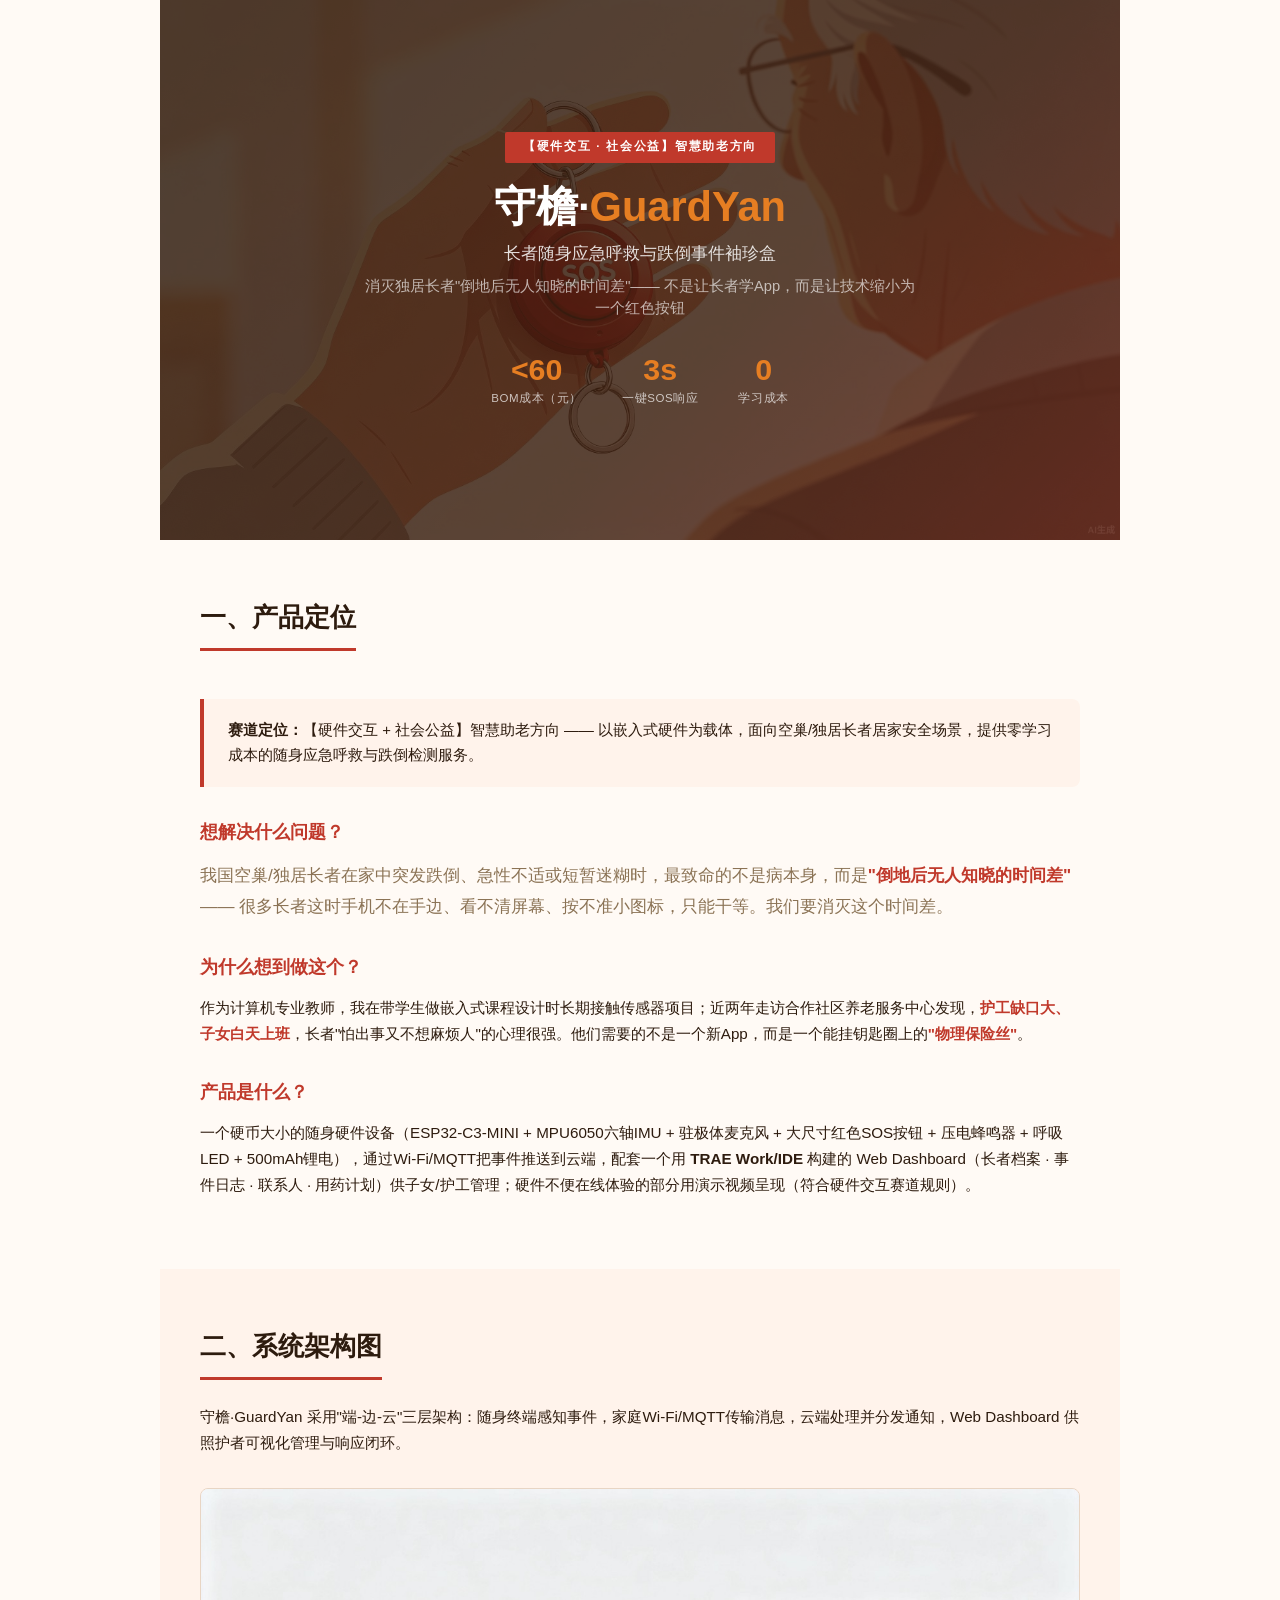
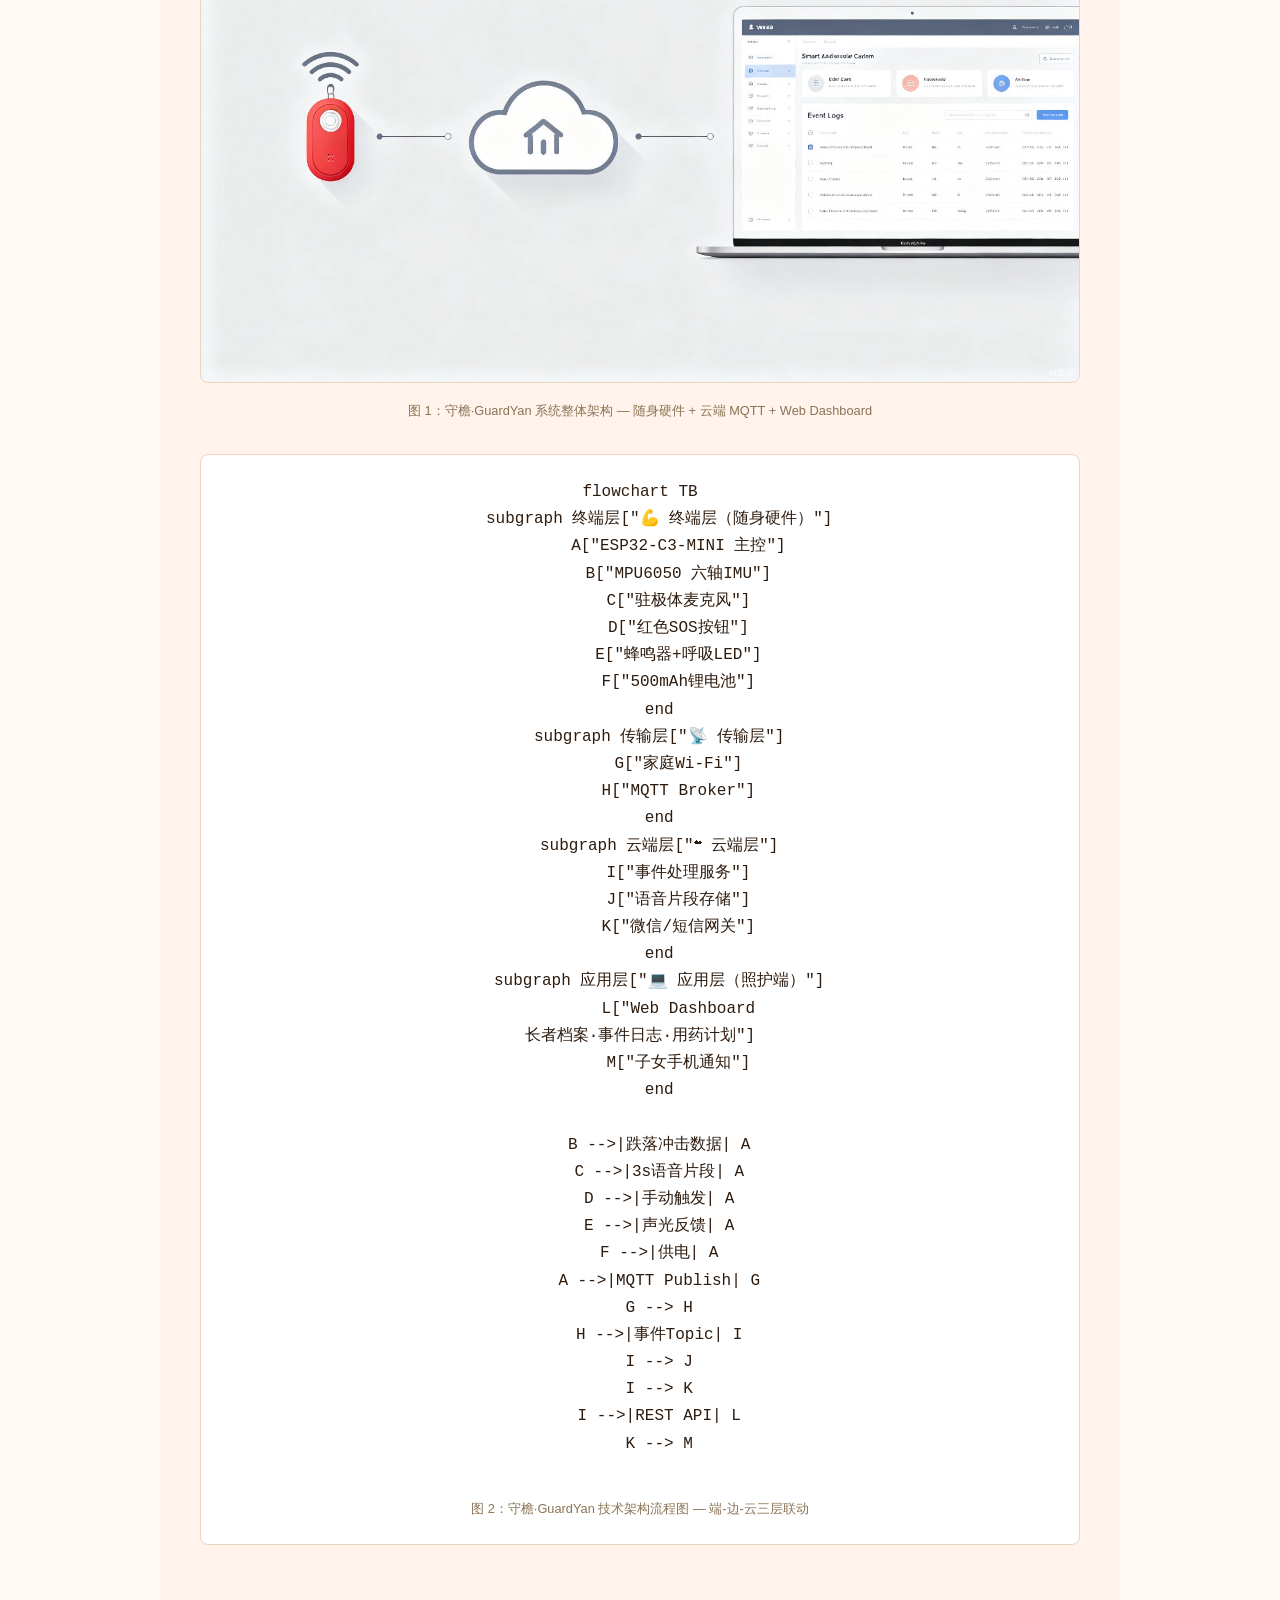
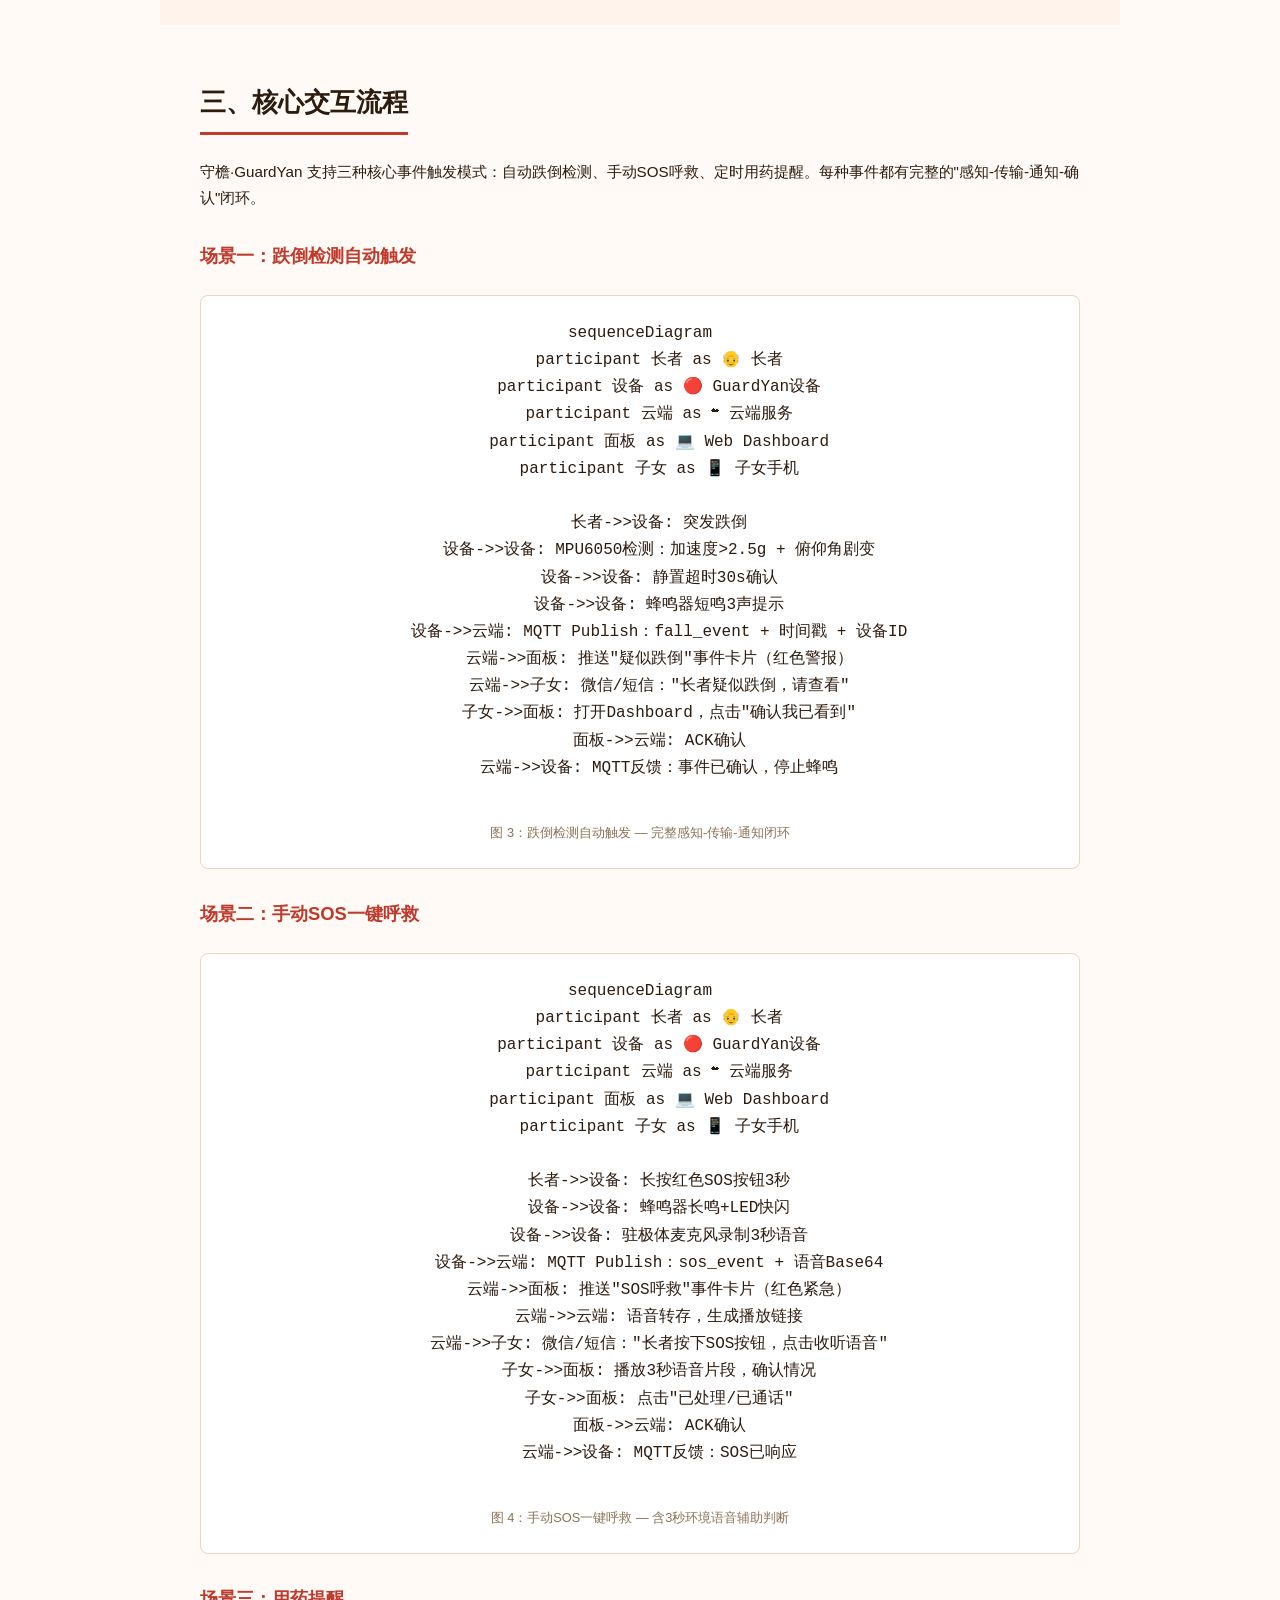
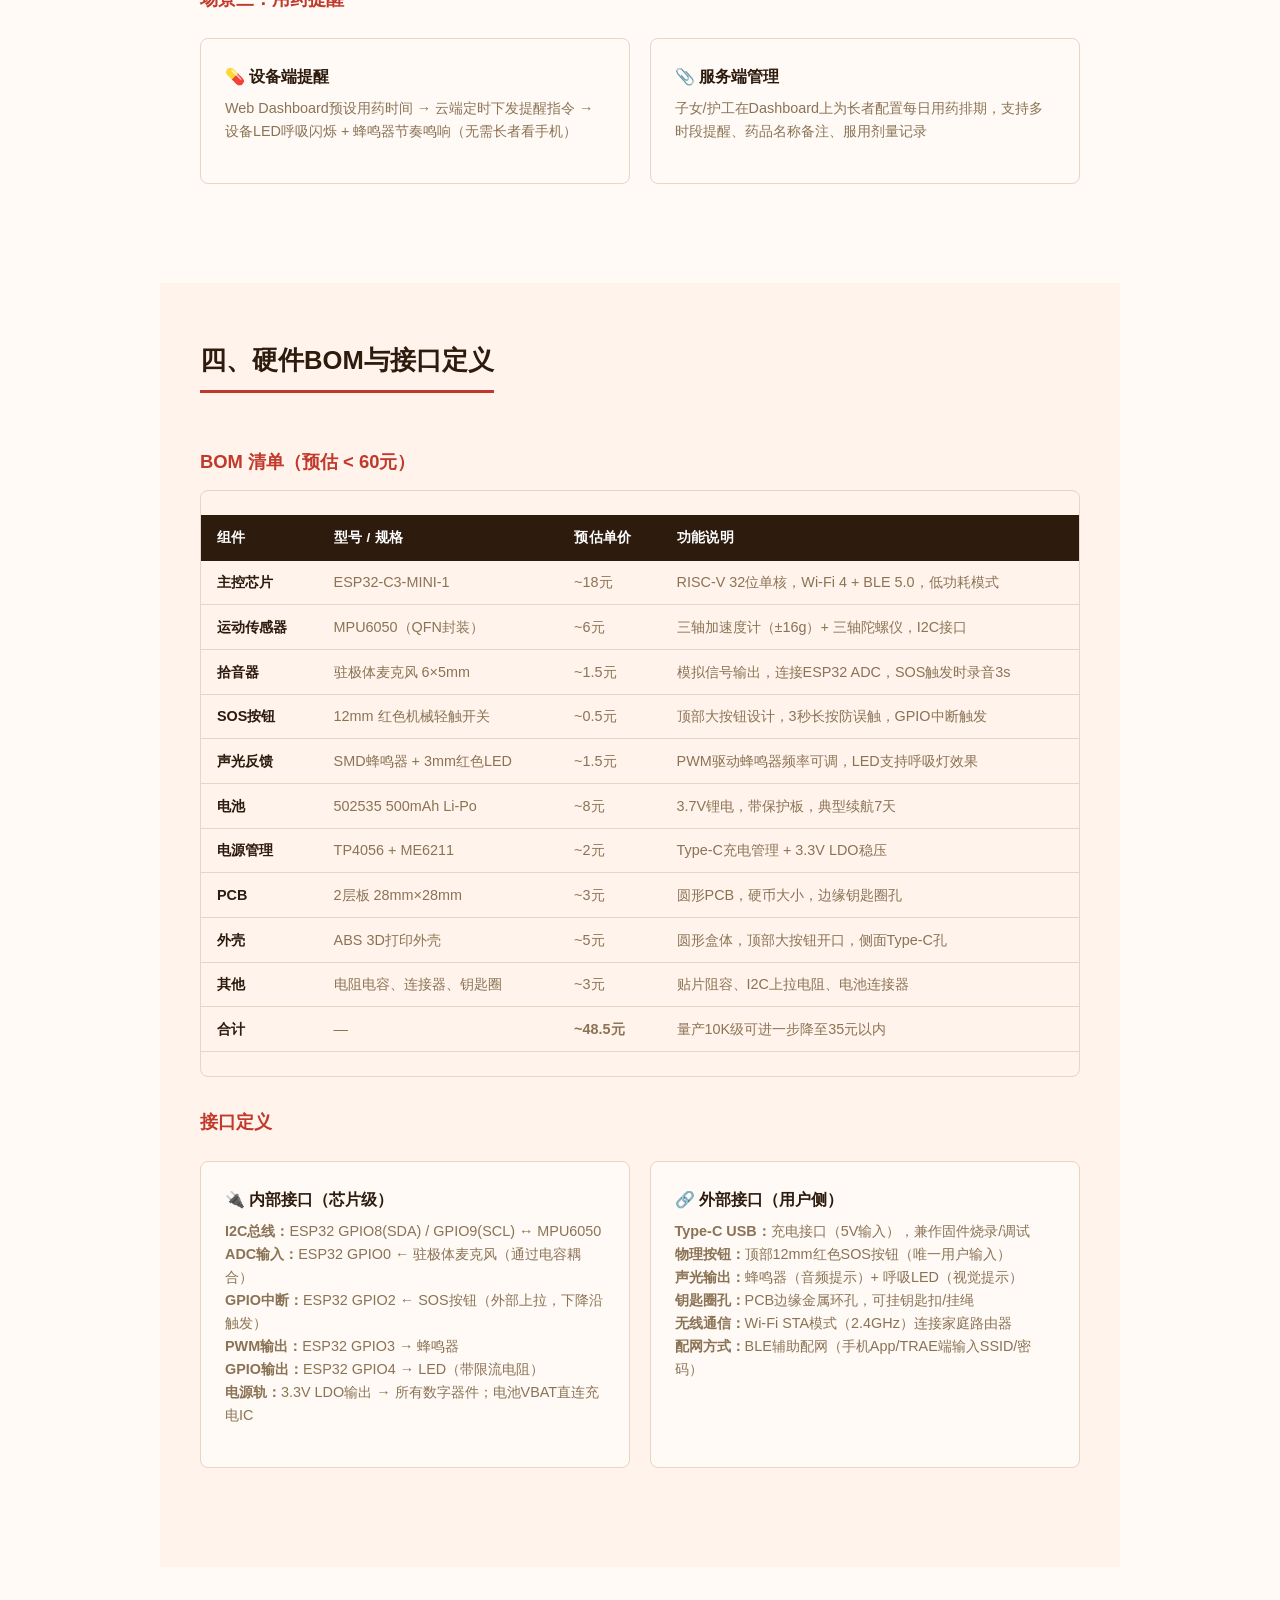
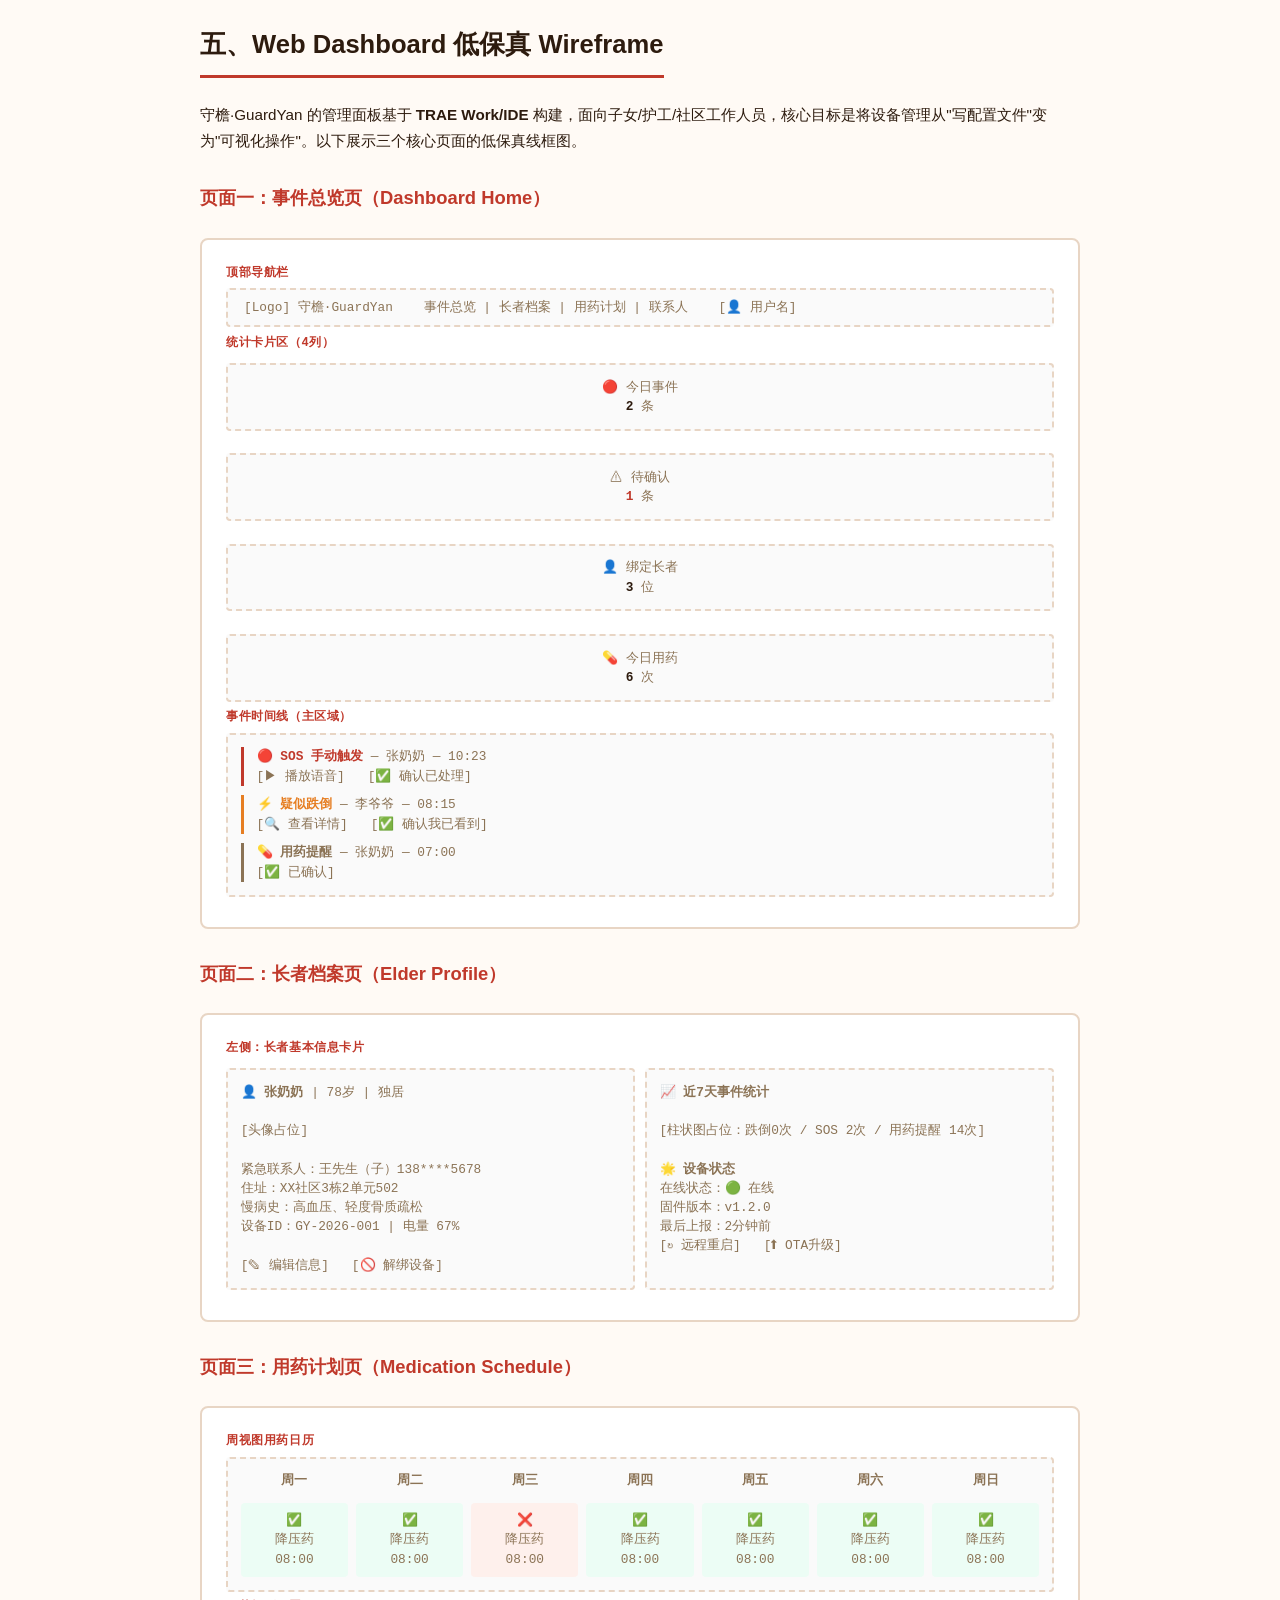
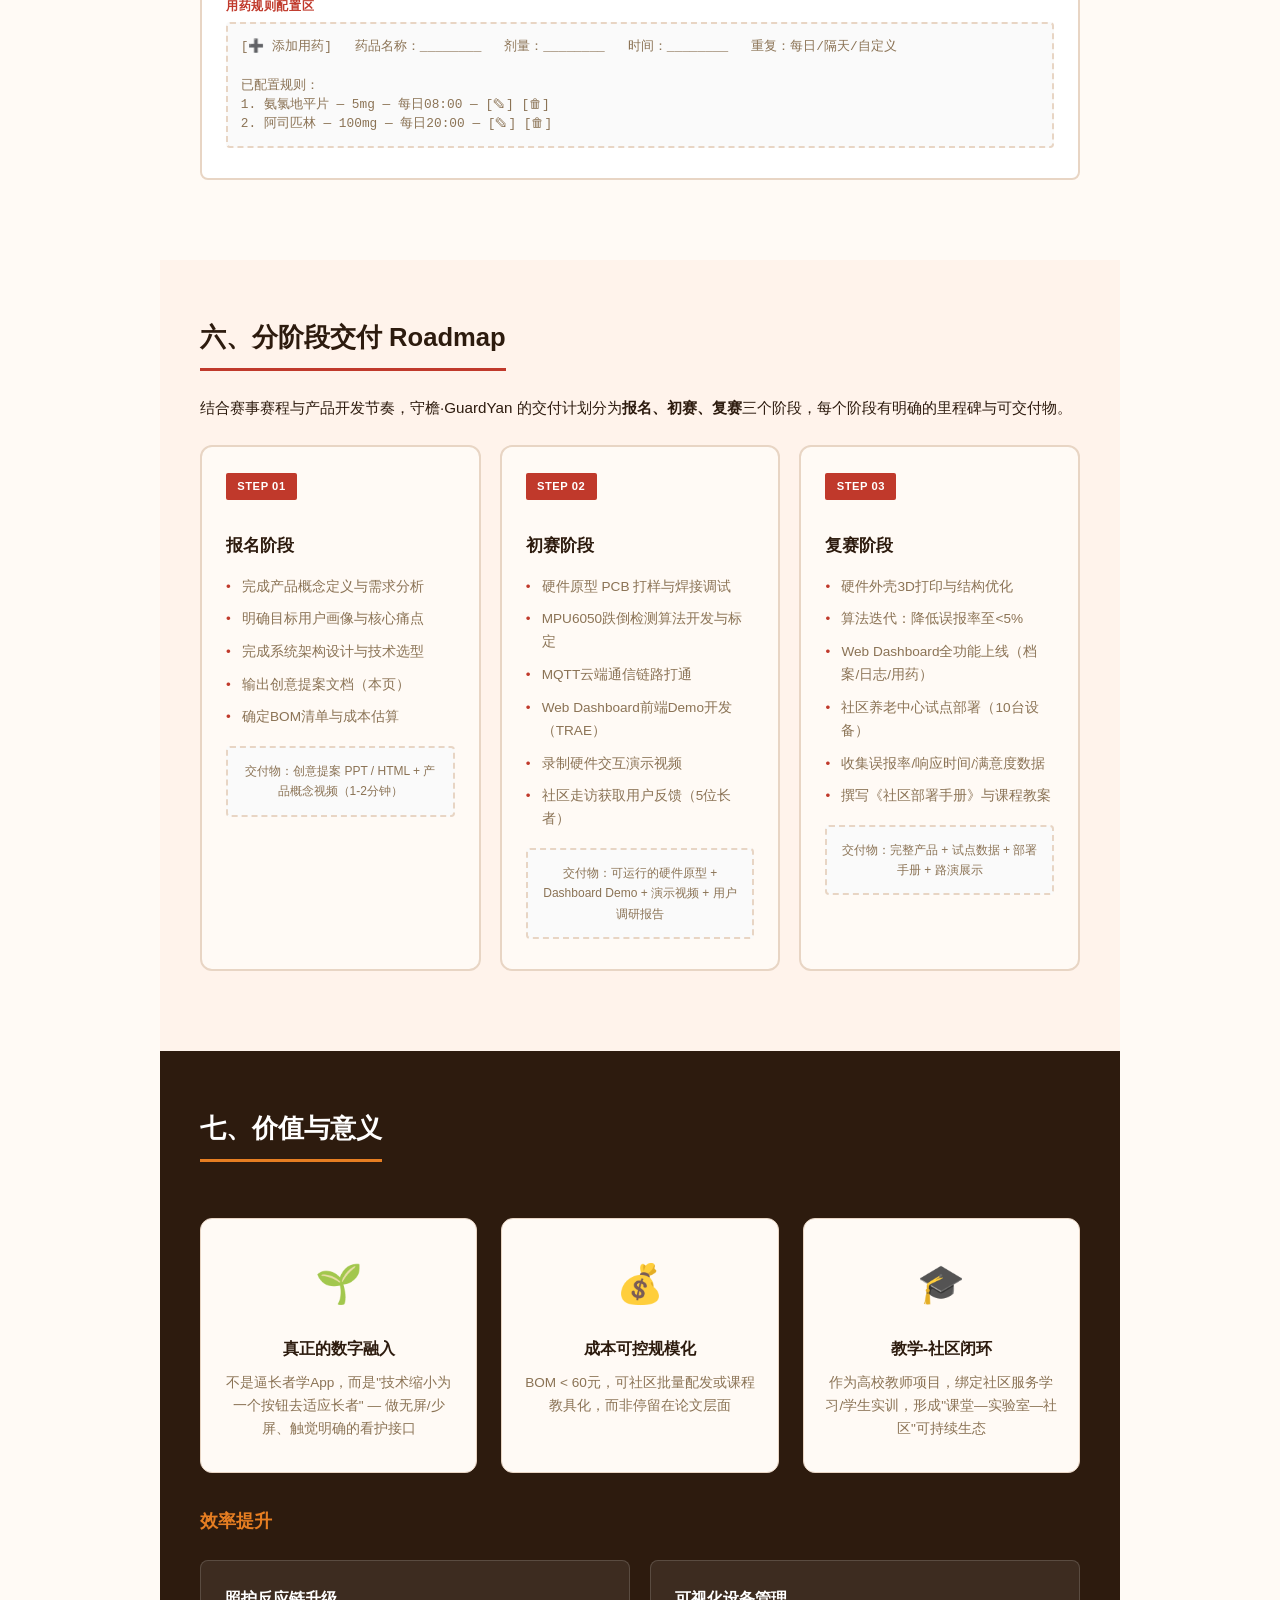
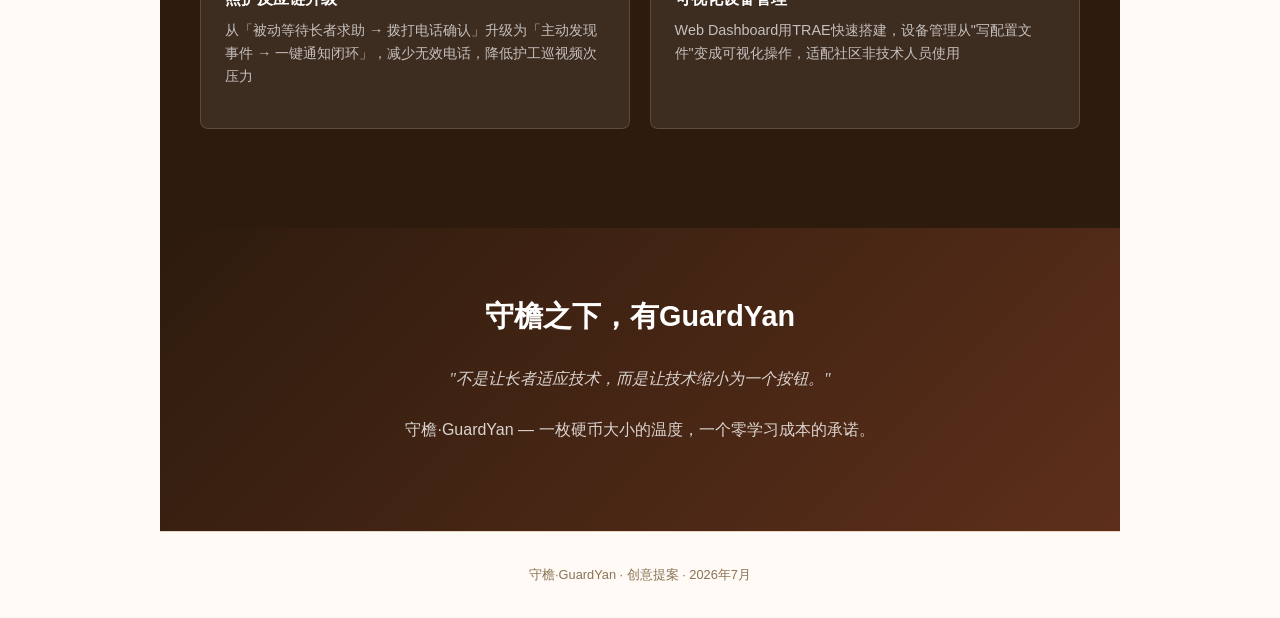
==== commit 3afc0d88: "refactor: 全文替换'老人'为'长者'，提升用语尊重度" ====
--- a/guard-yan-proposal.html
+++ b/guard-yan-proposal.html
@@ -4,7 +4,7 @@
 <head>
   <meta charset="UTF-8">
   <meta name="viewport" content="width=device-width, initial-scale=1.0">
-  <title>守檐·GuardYan — 老人随身应急呼救与跌倒事件袖珍盒 创意提案</title>
+  <title>守檐·GuardYan — 长者随身应急呼救与跌倒事件袖珍盒 创意提案</title>
 
   <style>
     :root {
@@ -518,8 +518,8 @@
       <div class="hero-content">
         <div class="hero-badge">【硬件交互 · 社会公益】智慧助老方向</div>
         <h1>守檐·<span>GuardYan</span></h1>
-        <p class="hero-tagline">老人随身应急呼救与跌倒事件袖珍盒</p>
-        <p class="hero-sub">消灭独居老人"倒地后无人知晓的时间差"—— 不是让老人学App，而是让技术缩小为一个红色按钮</p>
+        <p class="hero-tagline">长者随身应急呼救与跌倒事件袖珍盒</p>
+        <p class="hero-sub">消灭独居长者"倒地后无人知晓的时间差"—— 不是让长者学App，而是让技术缩小为一个红色按钮</p>
         <div class="hero-stats">
           <div class="hero-stat">
             <div class="hero-stat-num">&lt;60</div>
@@ -542,17 +542,17 @@
       <h2>一、产品定位</h2>
 
       <div class="callout">
-        <p><strong>赛道定位：</strong>【硬件交互 + 社会公益】智慧助老方向 —— 以嵌入式硬件为载体，面向空巢/独居老人居家安全场景，提供零学习成本的随身应急呼救与跌倒检测服务。</p>
+        <p><strong>赛道定位：</strong>【硬件交互 + 社会公益】智慧助老方向 —— 以嵌入式硬件为载体，面向空巢/独居长者居家安全场景，提供零学习成本的随身应急呼救与跌倒检测服务。</p>
       </div>
 
       <h3>想解决什么问题？</h3>
-      <p class="lead">我国空巢/独居老人在家中突发跌倒、急性不适或短暂迷糊时，最致命的不是病本身，而是<mark class="key">"倒地后无人知晓的时间差"</mark> —— 很多老人这时手机不在手边、看不清屏幕、按不准小图标，只能干等。我们要消灭这个时间差。</p>
+      <p class="lead">我国空巢/独居长者在家中突发跌倒、急性不适或短暂迷糊时，最致命的不是病本身，而是<mark class="key">"倒地后无人知晓的时间差"</mark> —— 很多长者这时手机不在手边、看不清屏幕、按不准小图标，只能干等。我们要消灭这个时间差。</p>
 
       <h3>为什么想到做这个？</h3>
-      <p>作为计算机专业教师，我在带学生做嵌入式课程设计时长期接触传感器项目；近两年走访合作社区养老服务中心发现，<mark class="key">护工缺口大、子女白天上班</mark>，老人"怕出事又不想麻烦人"的心理很强。他们需要的不是一个新App，而是一个能挂钥匙圈上的<mark class="key">"物理保险丝"</mark>。</p>
+      <p>作为计算机专业教师，我在带学生做嵌入式课程设计时长期接触传感器项目；近两年走访合作社区养老服务中心发现，<mark class="key">护工缺口大、子女白天上班</mark>，长者"怕出事又不想麻烦人"的心理很强。他们需要的不是一个新App，而是一个能挂钥匙圈上的<mark class="key">"物理保险丝"</mark>。</p>
 
       <h3>产品是什么？</h3>
-      <p>一个硬币大小的随身硬件设备（ESP32-C3-MINI + MPU6050六轴IMU + 驻极体麦克风 + 大尺寸红色SOS按钮 + 压电蜂鸣器 + 呼吸LED + 500mAh锂电），通过Wi-Fi/MQTT把事件推送到云端，配套一个用 <strong>TRAE Work/IDE</strong> 构建的 Web Dashboard（老人档案 · 事件日志 · 联系人 · 用药计划）供子女/护工管理；硬件不便在线体验的部分用演示视频呈现（符合硬件交互赛道规则）。</p>
+      <p>一个硬币大小的随身硬件设备（ESP32-C3-MINI + MPU6050六轴IMU + 驻极体麦克风 + 大尺寸红色SOS按钮 + 压电蜂鸣器 + 呼吸LED + 500mAh锂电），通过Wi-Fi/MQTT把事件推送到云端，配套一个用 <strong>TRAE Work/IDE</strong> 构建的 Web Dashboard（长者档案 · 事件日志 · 联系人 · 用药计划）供子女/护工管理；硬件不便在线体验的部分用演示视频呈现（符合硬件交互赛道规则）。</p>
     </section>
 
     <!-- ========== 二、系统架构图 ========== -->
@@ -586,7 +586,7 @@
         K["微信/短信网关"]
     end
     subgraph 应用层["&#128187; 应用层（照护端）"]
-        L["Web Dashboard<br/>老人档案·事件日志·用药计划"]
+        L["Web Dashboard<br/>长者档案·事件日志·用药计划"]
         M["子女手机通知"]
     end
 
@@ -616,19 +616,19 @@
       <figure class="mermaid-wrap">
         <pre class="mermaid">
 sequenceDiagram
-    participant 老人 as &#128116; 老人
+    participant 长者 as &#128116; 长者
     participant 设备 as &#128308; GuardYan设备
     participant 云端 as &#9729; 云端服务
     participant 面板 as &#128187; Web Dashboard
     participant 子女 as &#128241; 子女手机
 
-    老人->>设备: 突发跌倒
+    长者->>设备: 突发跌倒
     设备->>设备: MPU6050检测：加速度>2.5g + 俯仰角剧变
     设备->>设备: 静置超时30s确认
     设备->>设备: 蜂鸣器短鸣3声提示
     设备->>云端: MQTT Publish：fall_event + 时间戳 + 设备ID
     云端->>面板: 推送"疑似跌倒"事件卡片（红色警报）
-    云端->>子女: 微信/短信："老人疑似跌倒，请查看"
+    云端->>子女: 微信/短信："长者疑似跌倒，请查看"
     子女->>面板: 打开Dashboard，点击"确认我已看到"
     面板->>云端: ACK确认
     云端->>设备: MQTT反馈：事件已确认，停止蜂鸣
@@ -640,19 +640,19 @@
       <figure class="mermaid-wrap">
         <pre class="mermaid">
 sequenceDiagram
-    participant 老人 as &#128116; 老人
+    participant 长者 as &#128116; 长者
     participant 设备 as &#128308; GuardYan设备
     participant 云端 as &#9729; 云端服务
     participant 面板 as &#128187; Web Dashboard
     participant 子女 as &#128241; 子女手机
 
-    老人->>设备: 长按红色SOS按钮3秒
+    长者->>设备: 长按红色SOS按钮3秒
     设备->>设备: 蜂鸣器长鸣+LED快闪
     设备->>设备: 驻极体麦克风录制3秒语音
     设备->>云端: MQTT Publish：sos_event + 语音Base64
     云端->>面板: 推送"SOS呼救"事件卡片（红色紧急）
     云端->>云端: 语音转存，生成播放链接
-    云端->>子女: 微信/短信："老人按下SOS按钮，点击收听语音"
+    云端->>子女: 微信/短信："长者按下SOS按钮，点击收听语音"
     子女->>面板: 播放3秒语音片段，确认情况
     子女->>面板: 点击"已处理/已通话"
     面板->>云端: ACK确认
@@ -666,13 +666,13 @@
         <div class="card">
           <div class="card-title">&#128138; 设备端提醒</div>
           <p class="card-desc">
-            Web Dashboard预设用药时间 &rarr; 云端定时下发提醒指令 &rarr; 设备LED呼吸闪烁 + 蜂鸣器节奏鸣响（无需老人看手机）
+            Web Dashboard预设用药时间 &rarr; 云端定时下发提醒指令 &rarr; 设备LED呼吸闪烁 + 蜂鸣器节奏鸣响（无需长者看手机）
           </p>
         </div>
         <div class="card">
           <div class="card-title">&#128206; 服务端管理</div>
           <p class="card-desc">
-            子女/护工在Dashboard上为老人配置每日用药排期，支持多时段提醒、药品名称备注、服用剂量记录
+            子女/护工在Dashboard上为长者配置每日用药排期，支持多时段提醒、药品名称备注、服用剂量记录
           </p>
         </div>
       </div>
@@ -800,13 +800,13 @@
       <div class="wireframe">
         <div class="wireframe-label">顶部导航栏</div>
         <div class="wireframe-box" style="text-align:left;padding:0.5rem 1rem;">
-          [Logo] 守檐·GuardYan &nbsp;&nbsp; 事件总览 | 老人档案 | 用药计划 | 联系人 &nbsp;&nbsp; [&#128100; 用户名]
+          [Logo] 守檐·GuardYan &nbsp;&nbsp; 事件总览 | 长者档案 | 用药计划 | 联系人 &nbsp;&nbsp; [&#128100; 用户名]
         </div>
         <div class="wireframe-label">统计卡片区（4列）</div>
         <div class="wireframe-grid cols-4">
           <div class="wireframe-box">&#128308; 今日事件<br><strong style="color:var(--ink);">2</strong> 条</div>
           <div class="wireframe-box">&#9888; 待确认<br><strong style="color:var(--accent);">1</strong> 条</div>
-          <div class="wireframe-box">&#128100; 绑定老人<br><strong style="color:var(--ink);">3</strong> 位</div>
+          <div class="wireframe-box">&#128100; 绑定长者<br><strong style="color:var(--ink);">3</strong> 位</div>
           <div class="wireframe-box">&#128138; 今日用药<br><strong style="color:var(--ink);">6</strong> 次</div>
         </div>
         <div class="wireframe-label">事件时间线（主区域）</div>
@@ -826,9 +826,9 @@
         </div>
       </div>
 
-      <h3>页面二：老人档案页（Elder Profile）</h3>
+      <h3>页面二：长者档案页（Elder Profile）</h3>
       <div class="wireframe">
-        <div class="wireframe-label">左侧：老人基本信息卡片</div>
+        <div class="wireframe-label">左侧：长者基本信息卡片</div>
         <div class="wireframe-grid cols-2">
           <div class="wireframe-box" style="text-align:left;">
             <strong>&#128100; 张奶奶</strong> | 78岁 | 独居<br><br>
@@ -913,7 +913,7 @@
             <li>MQTT云端通信链路打通</li>
             <li>Web Dashboard前端Demo开发（TRAE）</li>
             <li>录制硬件交互演示视频</li>
-            <li>社区走访获取用户反馈（5位老人）</li>
+            <li>社区走访获取用户反馈（5位长者）</li>
           </ul>
           <div class="wireframe-box" style="margin-top:0.8rem;font-size:0.75rem;">
             交付物：可运行的硬件原型 + Dashboard Demo + 演示视频 + 用户调研报告
@@ -945,7 +945,7 @@
         <div class="value-item">
           <div class="value-icon">&#127793;</div>
           <h4>真正的数字融入</h4>
-          <p>不是逼老人学App，而是"技术缩小为一个按钮去适应老人" — 做无屏/少屏、触觉明确的看护接口</p>
+          <p>不是逼长者学App，而是"技术缩小为一个按钮去适应长者" — 做无屏/少屏、触觉明确的看护接口</p>
         </div>
         <div class="value-item">
           <div class="value-icon">&#128176;</div>
@@ -964,7 +964,7 @@
         <div class="card" style="background:rgba(255,255,255,0.08);border-color:rgba(255,255,255,0.15);">
           <div class="card-title" style="color:#fff;">照护反应链升级</div>
           <p class="card-desc" style="color:rgba(255,255,255,0.7);">
-            从「被动等待老人求助 &rarr; 拨打电话确认」升级为「主动发现事件 &rarr; 一键通知闭环」，减少无效电话，降低护工巡视频次压力
+            从「被动等待长者求助 &rarr; 拨打电话确认」升级为「主动发现事件 &rarr; 一键通知闭环」，减少无效电话，降低护工巡视频次压力
           </p>
         </div>
         <div class="card" style="background:rgba(255,255,255,0.08);border-color:rgba(255,255,255,0.15);">
@@ -979,7 +979,7 @@
     <!-- ========== CLOSING ========== -->
     <div class="closing">
       <h2>守檐之下，有GuardYan</h2>
-      <p class="closing-tagline">"不是让老人适应技术，而是让技术缩小为一个按钮。"</p>
+      <p class="closing-tagline">"不是让长者适应技术，而是让技术缩小为一个按钮。"</p>
       <p>守檐·GuardYan — 一枚硬币大小的温度，一个零学习成本的承诺。</p>
     </div>
 
